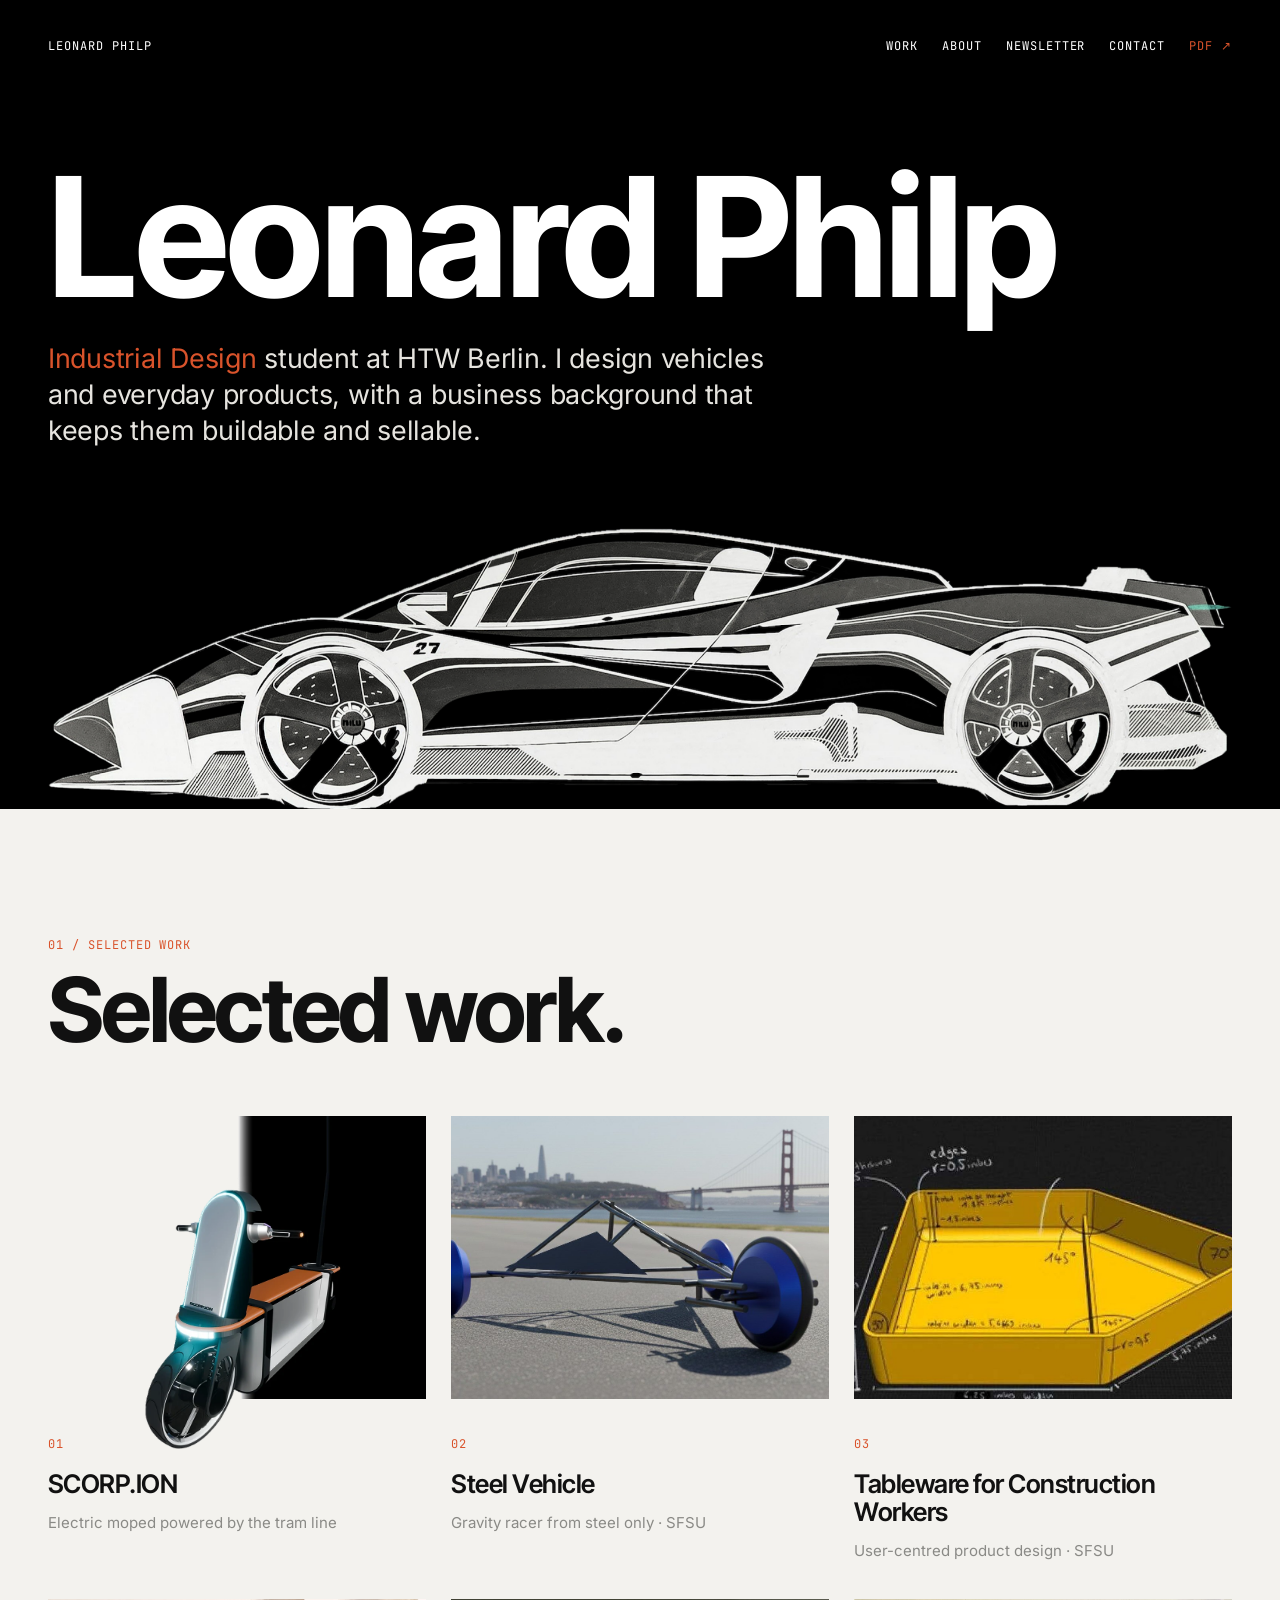
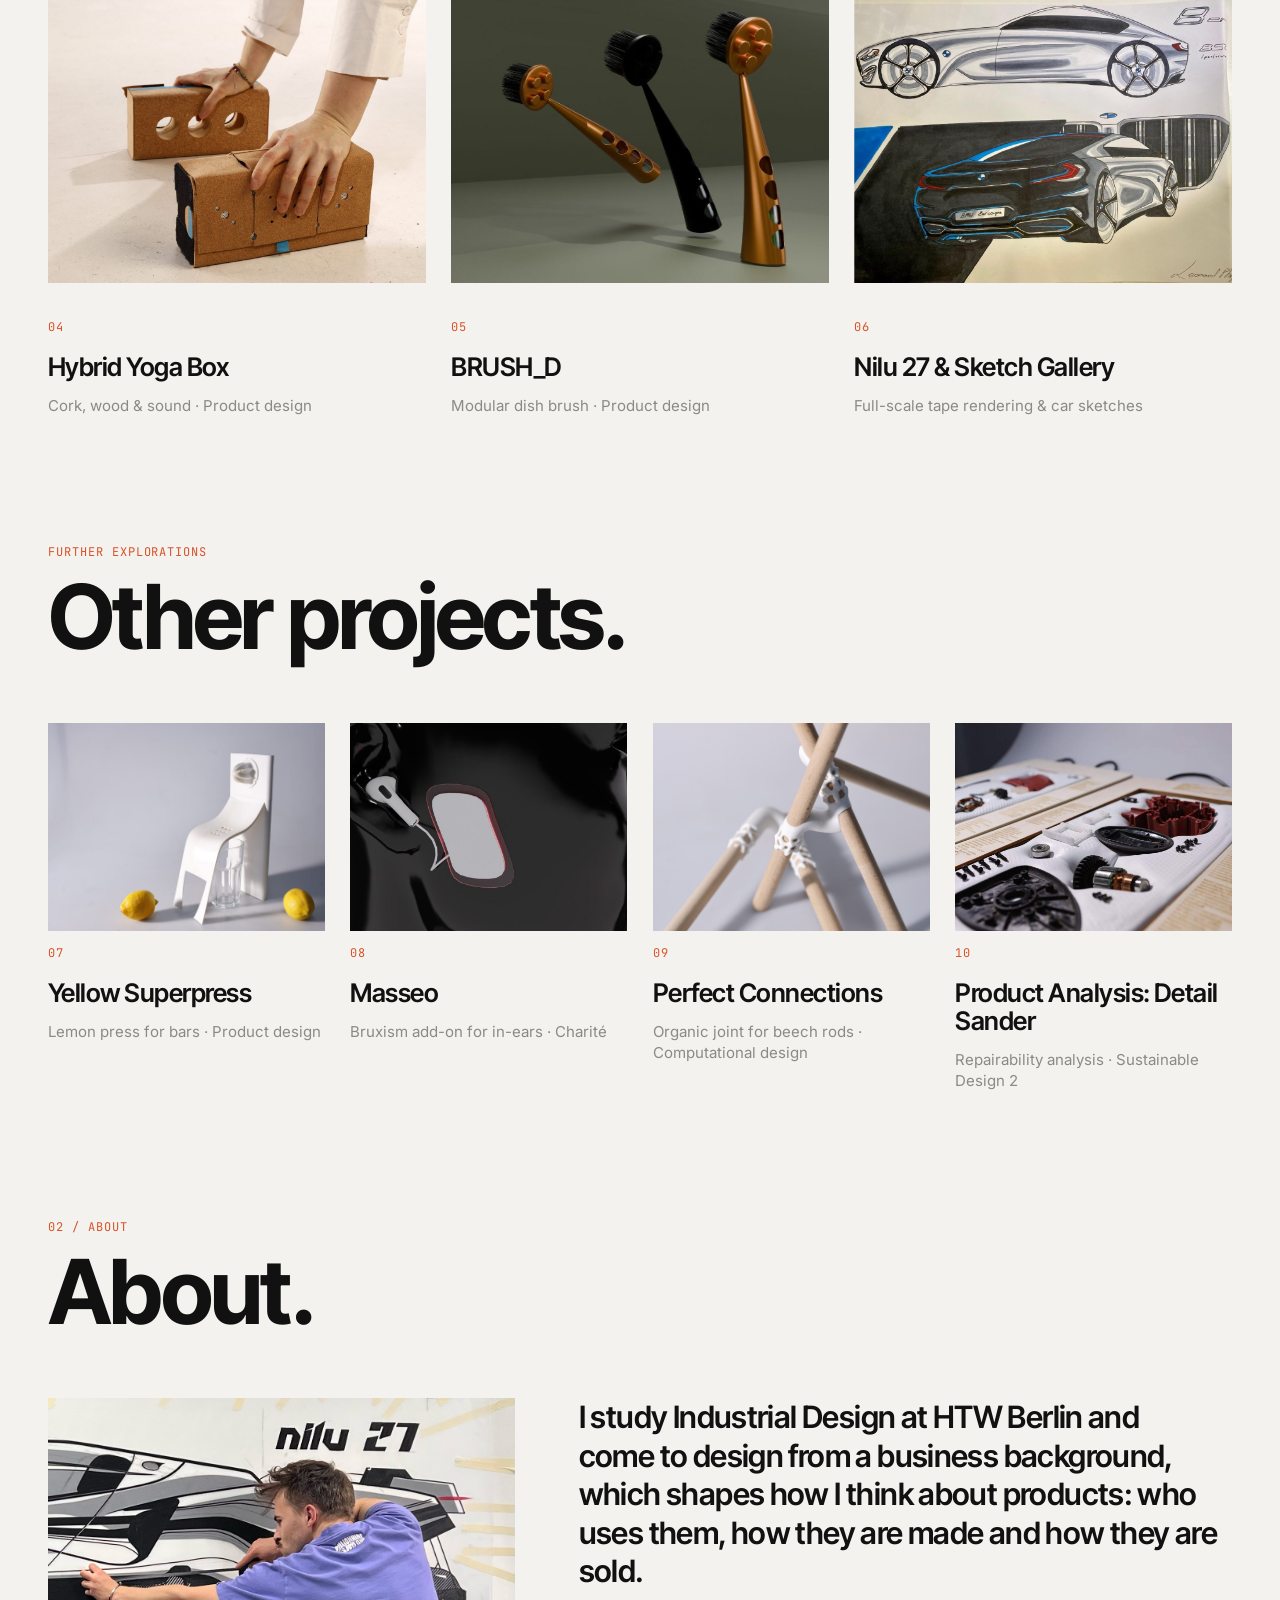
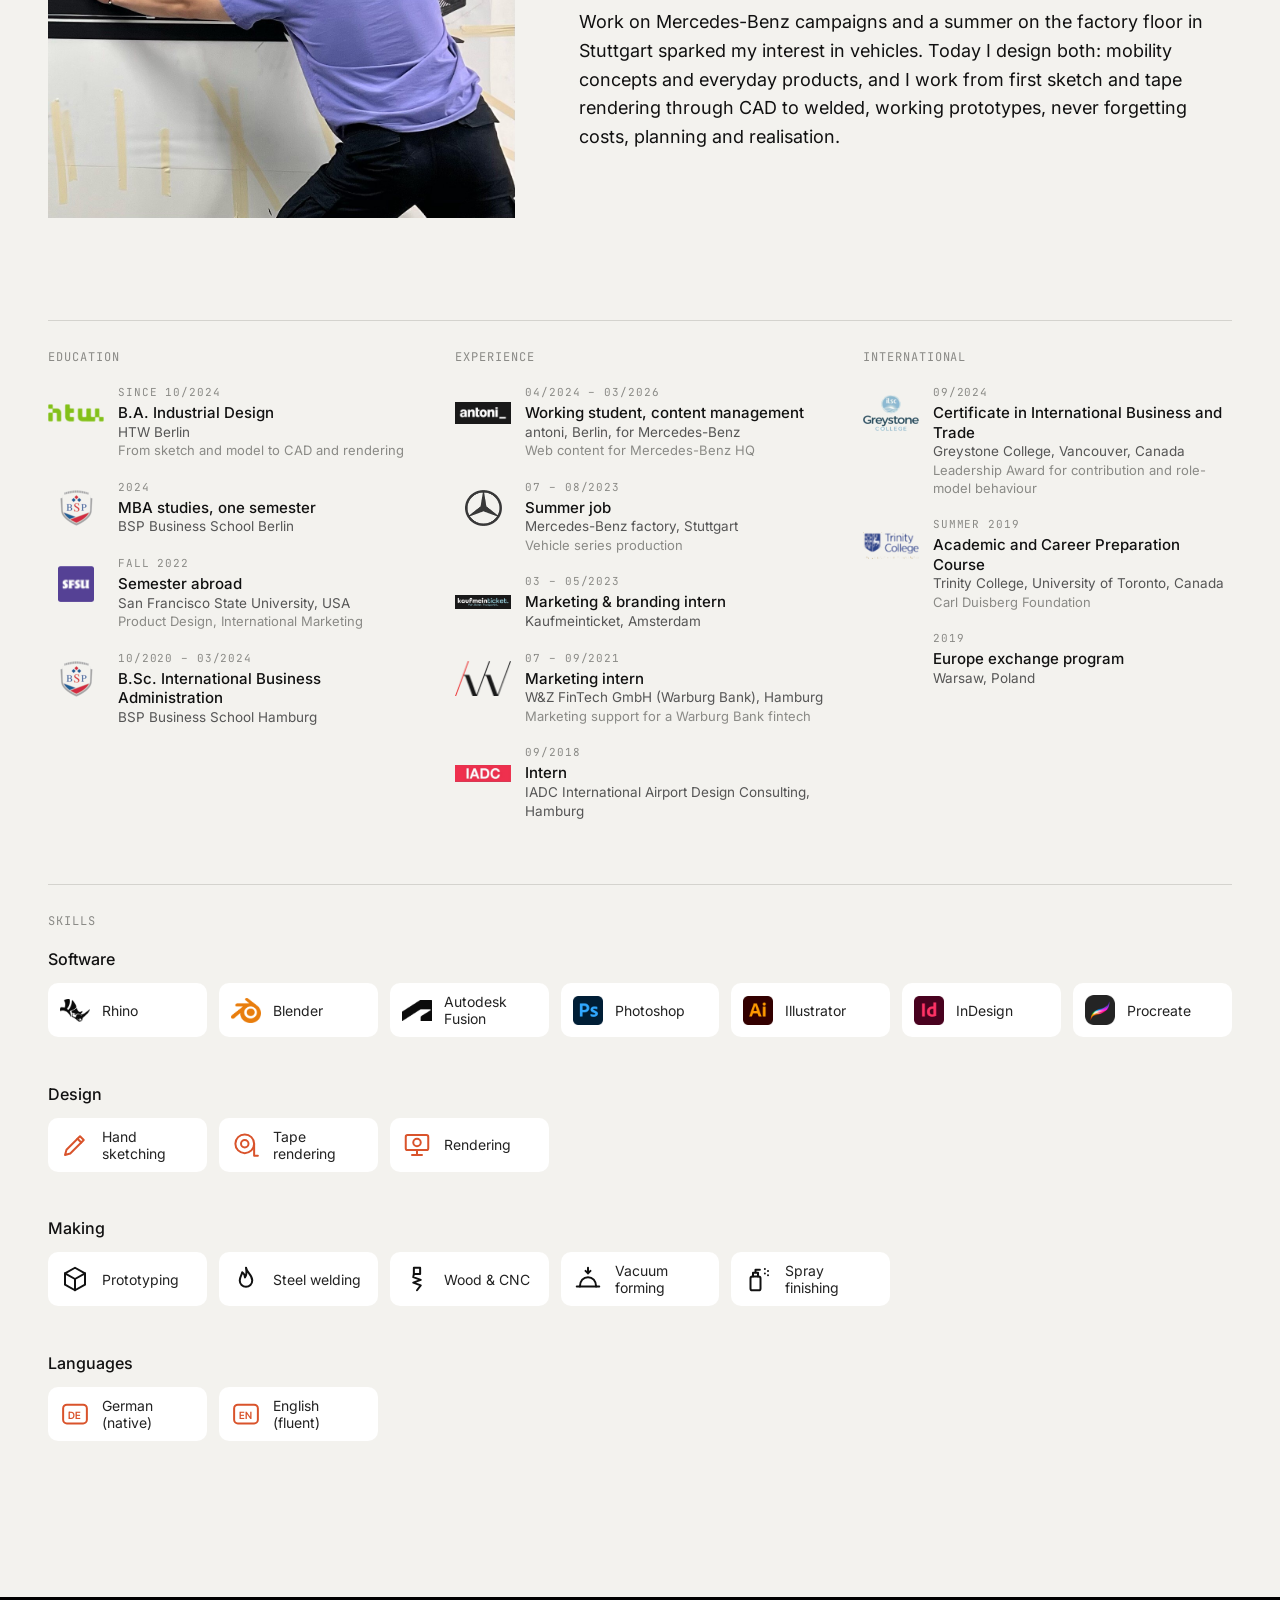
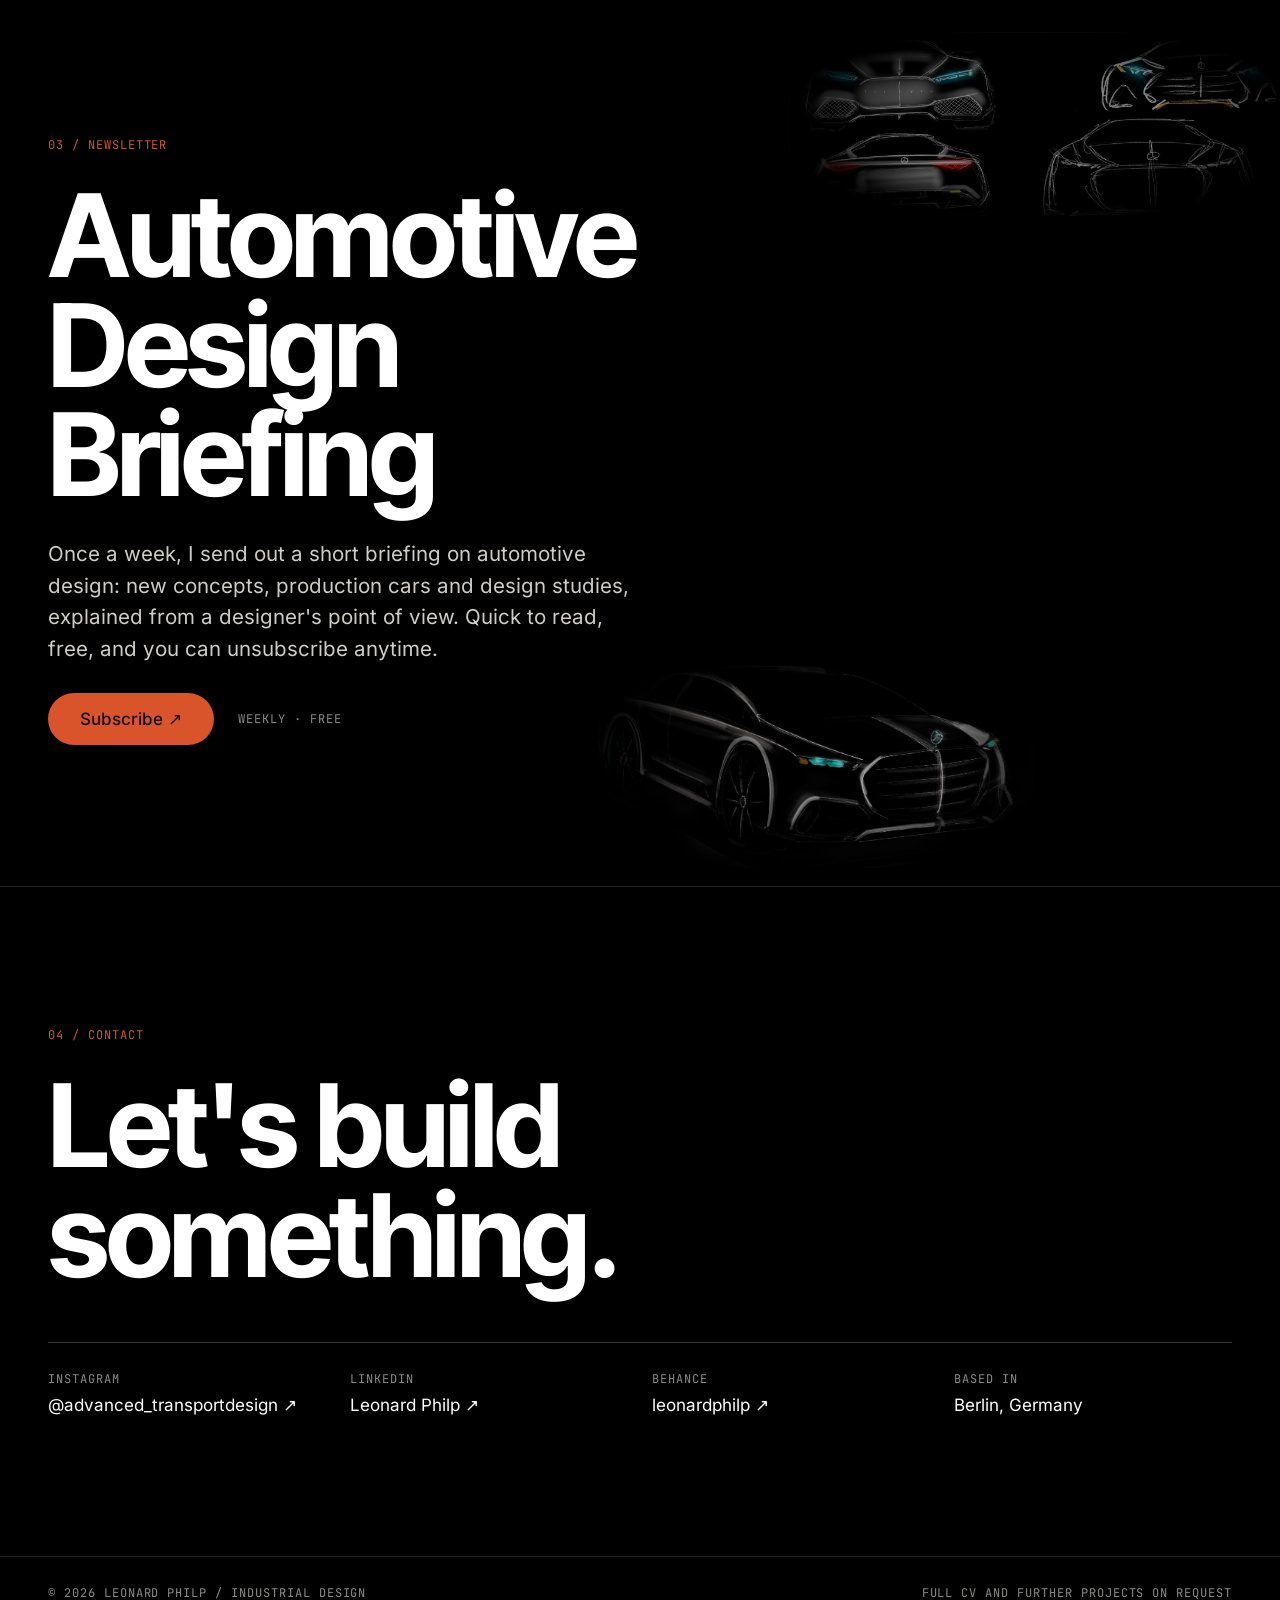
==== index.html @ 6e9d7b28 "Mobile: hero car drives out on scroll, steadier contact car; remove Google profile data Co-Authored-" ====
<!doctype html>
<html lang="en">
<head>
<meta charset="utf-8">
<meta name="viewport" content="width=device-width, initial-scale=1">
<title>Leonard Philp · Industrial Design Portfolio</title>
<meta name="description" content="Portfolio of Leonard Philp, industrial design student at HTW Berlin: transportation design, product design and automotive tape rendering.">
<!--seo-->
<link rel="canonical" href="https://leonardphilp.com/">
<link rel="icon" href="favicon.ico" sizes="any">
<link rel="icon" type="image/png" sizes="32x32" href="favicon-32.png">
<link rel="icon" type="image/png" sizes="192x192" href="favicon-192.png">
<link rel="apple-touch-icon" href="apple-touch-icon.png">
<meta name="theme-color" content="#111111">
<meta name="author" content="Leonard Philp">
<meta property="og:type" content="website">
<meta property="og:site_name" content="Leonard Philp · Industrial Design">
<meta property="og:title" content="Leonard Philp · Industrial Design Portfolio">
<meta property="og:description" content="Portfolio of Leonard Philp, industrial design student at HTW Berlin: transportation design, product design and automotive tape rendering.">
<meta property="og:url" content="https://leonardphilp.com/">
<meta property="og:image" content="https://leonardphilp.com/og-image.jpg">
<meta property="og:image:width" content="1200">
<meta property="og:image:height" content="630">
<meta property="og:locale" content="en_US">
<meta name="twitter:card" content="summary_large_image">
<meta name="twitter:title" content="Leonard Philp · Industrial Design Portfolio">
<meta name="twitter:description" content="Portfolio of Leonard Philp, industrial design student at HTW Berlin: transportation design, product design and automotive tape rendering.">
<meta name="twitter:image" content="https://leonardphilp.com/og-image.jpg">
<!--/seo-->
<link rel="stylesheet" href="style.css?v=29">
</head>
<body>
  <nav class="label">
    <a href="#">Leonard Philp</a>
    <ul><li><a href="#work">Work</a></li><li><a href="#about">About</a></li><li><a href="#newsletter">Newsletter</a></li><li><a href="#contact">Contact</a></li><li><a class="accent" href="https://www.dropbox.com/scl/fi/oy5ldpwajlcfquop3xn7q/Leonard_Philp_Portfolio_2027_oeffentlich_.pdf?rlkey=7t7h1z6zsly8arot8pfiimx9c&amp;st=v2hdynto&amp;dl=0" target="_blank" rel="noopener">PDF ↗</a></li></ul>
  </nav>

  <header class="hero">
    <h1>Leonard Philp</h1>
    <p class="sub"><span class="accent">Industrial Design</span> student at HTW Berlin. I design vehicles and everyday products, with a business background that keeps them buildable and sellable.</p>
    <img id="hero-car" src="bilder/hero-car.webp?v=4" alt="Full-scale automotive tape rendering of the sports car Nilu 27 by Leonard Philp" width="2033" height="486">
  </header>

  <main>
    <section class="work" id="work">
      <div class="section-head">
        <p class="label accent">01 / Selected work</p>
        <h2>Selected work.</h2>
      </div>
      <div class="grid">
        <a class="card" href="work/scorpion/">
          <div class="img-pop"><div class="img"><img src="bilder/projekte/01-scorpion-card-frame.webp?v=2" alt="Scorp.ion electric moped with cyan front light ring in front of a black panel" loading="lazy"></div><img class="pop" src="bilder/projekte/01-scorpion-card-front.webp?v=3" alt="" aria-hidden="true" loading="lazy"></div>
          <span class="label accent">01</span>
          <h3>SCORP.ION</h3>
          <p>Electric moped powered by the tram line</p>
        </a>
        <a class="card" href="work/steel-vehicle/">
          <div class="img"><img src="bilder/projekte/02-steel-vehicle-cover.jpg" alt="Steel gravity racer with blue wheels in front of the Golden Gate Bridge, San Francisco" loading="lazy"></div>
          <span class="label accent">02</span>
          <h3>Steel Vehicle</h3>
          <p>Gravity racer from steel only · SFSU</p>
        </a>
        <a class="card" href="work/tableware/">
          <div class="img"><img src="bilder/projekte/03-tableware-cover.jpg?v=3" alt="CAD model of the safety-yellow lunch tray with hand-drawn dimensions" loading="lazy"></div>
          <span class="label accent">03</span>
          <h3>Tableware for Construction Workers</h3>
          <p>User-centred product design · SFSU</p>
        </a>
        <a class="card" href="work/hybrid-yoga-box/">
          <div class="img"><img src="bilder/projekte/04-hybrid-yoga-box-cover.jpg?v=2" alt="Cork yoga block with integrated speaker being joined to its companion box" loading="lazy"></div>
          <span class="label accent">04</span>
          <h3>Hybrid Yoga Box</h3>
          <p>Cork, wood &amp; sound · Product design</p>
        </a>
        <a class="card" href="work/brush-d/">
          <div class="img"><img src="bilder/projekte/05-brush-d-cover.jpg?v=3" alt="BRUSH_D modular dish brush in copper standing in its drying stand next to a kitchen sink" loading="lazy"></div>
          <span class="label accent">05</span>
          <h3>BRUSH_D</h3>
          <p>Modular dish brush · Product design</p>
        </a>
        <a class="card" href="work/nilu-27/">
          <div class="img"><img src="bilder/projekte/06-nilu-27-cover.jpg" alt="Marker sketch of a BMW 8 Series coupé in side and rear three-quarter view" loading="lazy"></div>
          <span class="label accent">06</span>
          <h3>Nilu 27 &amp; Sketch Gallery</h3>
          <p>Full-scale tape rendering &amp; car sketches</p>
        </a>
      </div>
    </section>

    <section class="work" id="other">
      <div class="section-head">
        <p class="label accent">Further explorations</p>
        <h2>Other projects.</h2>
      </div>
      <div class="grid small">
        <a class="card" href="work/yellow-superpress/">
          <div class="img"><img src="bilder/projekte/07-yellow-superpress-cover.jpg" alt="White model of the Yellow Superpress lemon press with a glass and two lemons" loading="lazy"></div>
          <span class="label accent">07</span>
          <h3>Yellow Superpress</h3>
          <p>Lemon press for bars · Product design</p>
        </a>
        <a class="card" href="work/masseo/">
          <div class="img"><img src="bilder/projekte/08-masseo-cover.jpg" alt="Masseo cheek pad docked to a wireless in-ear on a black head model" loading="lazy"></div>
          <span class="label accent">08</span>
          <h3>Masseo</h3>
          <p>Bruxism add-on for in-ears · Charité</p>
        </a>
        <a class="card" href="work/perfect-connections/">
          <div class="img"><img src="bilder/projekte/09-perfect-connections-cover.jpg" alt="3D-printed organic lattice joint connecting beech wood rods" loading="lazy"></div>
          <span class="label accent">09</span>
          <h3>Perfect Connections</h3>
          <p>Organic joint for beech rods · Computational design</p>
        </a>
        <a class="card" href="work/detail-sander/">
          <div class="img"><img src="bilder/projekte/10-detail-sander-cover.jpg" alt="Disassembled detail sander parts in a vacuum-formed inlay on a presentation board" loading="lazy"></div>
          <span class="label accent">10</span>
          <h3>Product Analysis: Detail Sander</h3>
          <p>Repairability analysis · Sustainable Design 2</p>
        </a>
      </div>
    </section>

    <section class="about" id="about">
      <div class="section-head">
        <p class="label accent">02 / About</p>
        <h2>About.</h2>
      </div>
      <div class="about-intro">
        <img src="bilder/about/portrait.jpg" alt="Portrait of Leonard Philp" loading="lazy">
        <div>
          <p class="lead">I study Industrial Design at HTW Berlin and come to design from a business background, which shapes how I think about products: who uses them, how they are made and how they are sold.</p>
          <p>Work on Mercedes-Benz campaigns and a summer on the factory floor in Stuttgart sparked my interest in vehicles. Today I design both: mobility concepts and everyday products, and I work from first sketch and tape rendering through CAD to welded, working prototypes, never forgetting costs, planning and realisation.</p>
        </div>
      </div>
      <div class="cv-cols">
      <div class="cv-group"><h3 class="label">Education</h3><ul class="cv"><li><span class="when label">Since 10/2024</span><span class="logo"><img src="bilder/about/logo-htw.png?v=2" alt="HTW Berlin logo" loading="lazy"></span><div><strong>B.A. Industrial Design</strong><span>HTW Berlin</span><span class="note">From sketch and model to CAD and rendering</span></div></li><li><span class="when label">2024</span><span class="logo"><img src="bilder/about/logo-bsp.png?v=2" alt="BSP Business School Berlin logo" loading="lazy"></span><div><strong>MBA studies, one semester</strong><span>BSP Business School Berlin</span></div></li><li><span class="when label">Fall 2022</span><span class="logo"><img src="bilder/about/logo-sfsu.png?v=2" alt="San Francisco State University logo" loading="lazy"></span><div><strong>Semester abroad</strong><span>San Francisco State University, USA</span><span class="note">Product Design, International Marketing</span></div></li><li><span class="when label">10/2020 – 03/2024</span><span class="logo"><img src="bilder/about/logo-bsp.png?v=2" alt="BSP Business School Hamburg logo" loading="lazy"></span><div><strong>B.Sc. International Business Administration</strong><span>BSP Business School Hamburg</span></div></li></ul></div>
      <div class="cv-group"><h3 class="label">Experience</h3><ul class="cv"><li><span class="when label">04/2024 – 03/2026</span><span class="logo"><img src="bilder/about/logo-antoni.png?v=2" alt="antoni logo" loading="lazy"></span><div><strong>Working student, content management</strong><span>antoni, Berlin, for Mercedes-Benz</span><span class="note">Web content for Mercedes-Benz HQ</span></div></li><li><span class="when label">07 – 08/2023</span><span class="logo"><img src="bilder/about/logo-mercedes-benz.png?v=3" alt="Mercedes-Benz factory logo" loading="lazy"></span><div><strong>Summer job</strong><span>Mercedes-Benz factory, Stuttgart</span><span class="note">Vehicle series production</span></div></li><li><span class="when label">03 – 05/2023</span><span class="logo"><img src="bilder/about/logo-kaufmeinticket.png?v=2" alt="Kaufmeinticket logo" loading="lazy"></span><div><strong>Marketing &amp; branding intern</strong><span>Kaufmeinticket, Amsterdam</span></div></li><li><span class="when label">07 – 09/2021</span><span class="logo"><img src="bilder/about/logo-wz-warburg.png?v=2" alt="W&amp;Z FinTech GmbH (Warburg Bank) logo" loading="lazy"></span><div><strong>Marketing intern</strong><span>W&amp;Z FinTech GmbH (Warburg Bank), Hamburg</span><span class="note">Marketing support for a Warburg Bank fintech</span></div></li><li><span class="when label">09/2018</span><span class="logo"><img src="bilder/about/logo-iadc.png?v=2" alt="IADC International Airport Design Consulting logo" loading="lazy"></span><div><strong>Intern</strong><span>IADC International Airport Design Consulting, Hamburg</span></div></li></ul></div>
      <div class="cv-group"><h3 class="label">International</h3><ul class="cv"><li><span class="when label">09/2024</span><span class="logo"><img src="bilder/about/logo-greystone.png?v=2" alt="Greystone College logo" loading="lazy"></span><div><strong>Certificate in International Business and Trade</strong><span>Greystone College, Vancouver, Canada</span><span class="note">Leadership Award for contribution and role-model behaviour</span></div></li><li><span class="when label">Summer 2019</span><span class="logo"><img src="bilder/about/logo-trinity-college.png?v=2" alt="Trinity College logo" loading="lazy"></span><div><strong>Academic and Career Preparation Course</strong><span>Trinity College, University of Toronto, Canada</span><span class="note">Carl Duisberg Foundation</span></div></li><li><span class="when label">2019</span><span class="logo empty"></span><div><strong>Europe exchange program</strong><span>Warsaw, Poland</span></div></li></ul></div>
      </div>
      <div class="cv-group skills-group"><h3 class="label">Skills</h3>
        <div class="skills">
          <div class="sw-wrap"><strong>Software</strong><ul class="sw"><li><img src="bilder/software/rhinoceros.png?v=2" alt="" loading="lazy"><span>Rhino</span></li><li><img src="bilder/software/blender.png?v=2" alt="" loading="lazy"><span>Blender</span></li><li><img src="bilder/software/autodesk.png?v=2" alt="" loading="lazy"><span>Autodesk Fusion</span></li><li><img src="bilder/software/adobephotoshop.png?v=2" alt="" loading="lazy"><span>Photoshop</span></li><li><img src="bilder/software/adobeillustrator.png?v=2" alt="" loading="lazy"><span>Illustrator</span></li><li><img src="bilder/software/adobeindesign.png?v=2" alt="" loading="lazy"><span>InDesign</span></li><li><img src="bilder/software/procreate.png?v=2" alt="" loading="lazy"><span>Procreate</span></li></ul></div>
          <div class="sw-wrap"><strong>Design</strong><ul class="sw sw-icons"><li><svg viewBox="0 0 24 24" aria-hidden="true"><path d="M4 20l1.2-4.2L16 5l3 3L8.2 18.8z"/><path d="M14 7l3 3"/></svg><span>Hand sketching</span></li><li><svg viewBox="0 0 24 24" aria-hidden="true"><circle cx="11" cy="11" r="7.5"/><circle cx="11" cy="11" r="3"/><path d="M18.5 11v9.5h3"/></svg><span>Tape rendering</span></li><li><svg viewBox="0 0 24 24" aria-hidden="true"><rect x="3" y="4" width="18" height="12" rx="1.5"/><path d="M8 20h8M12 16v4"/><circle cx="12" cy="10" r="3"/></svg><span>Rendering</span></li></ul></div>
          <div class="sw-wrap"><strong>Making</strong><ul class="sw sw-icons ic-dark"><li><svg viewBox="0 0 24 24" aria-hidden="true"><path d="M12 3l8 4.5v9L12 21l-8-4.5v-9z"/><path d="M4 7.5l8 4.5 8-4.5M12 12v9"/></svg><span>Prototyping</span></li><li><svg viewBox="0 0 24 24" aria-hidden="true"><path d="M12 3c.6 3.8 5 5.4 5 10.2a5 5 0 0 1-10 0c0-2.8 1.6-4.2 2-6.6 1.4 1 2.2 2.6 2.2 4.2 1.2-1.6 1.4-4.6.8-7.8z"/></svg><span>Steel welding</span></li><li><svg viewBox="0 0 24 24" aria-hidden="true"><path d="M9.5 3h5v5h-5z"/><path d="M9.5 8L9 10.5l6 2.2-6 2.2 6 2.2-3 3.9"/></svg><span>Wood &amp; CNC</span></li><li><svg viewBox="0 0 24 24" aria-hidden="true"><path d="M3 18h18"/><path d="M5.5 18c0-4.6 2.9-7.5 6.5-7.5s6.5 2.9 6.5 7.5"/><path d="M12 3v4.5M10 5.5l2 2 2-2"/></svg><span>Vacuum forming</span></li><li><svg viewBox="0 0 24 24" aria-hidden="true"><rect x="6" y="10" width="8" height="11" rx="1.5"/><path d="M8 10V7h4v3M10 7V4.5h3.5"/><path d="M17.5 4h.01M20 5.5h.01M17.5 7.5h.01M20 9h.01"/></svg><span>Spray finishing</span></li></ul></div>
          <div class="sw-wrap"><strong>Languages</strong><ul class="sw sw-icons"><li><svg viewBox="0 0 24 24" aria-hidden="true"><rect x="2.5" y="4.5" width="19" height="15" rx="3"/><text x="12" y="15.6" text-anchor="middle">DE</text></svg><span>German (native)</span></li><li><svg viewBox="0 0 24 24" aria-hidden="true"><rect x="2.5" y="4.5" width="19" height="15" rx="3"/><text x="12" y="15.6" text-anchor="middle">EN</text></svg><span>English (fluent)</span></li></ul></div>
        </div>
      </div>
    </section>

    <section class="newsletter" id="newsletter">
      <div class="nl-stack" aria-hidden="false">
        <img class="nl-s nl-s3" src="bilder/newsletter-sketch-3.jpg?v=2" alt="Digital sketches of Mercedes-Benz front and rear views by Leonard Philp" loading="lazy">
        <img class="nl-s nl-s2" src="bilder/newsletter-sketch-2.jpg?v=3" alt="Digital front three-quarter sketch of a Mercedes-Benz sedan by Leonard Philp" loading="lazy">
        <img class="nl-s nl-s1" src="bilder/newsletter-sketch.jpg" alt="Digital sketch of a red Mercedes-Benz sedan by Leonard Philp" loading="lazy">
      </div>
      <div class="nl-copy">
        <p class="label accent">03 / Newsletter</p>
        <h2>Automotive<br>Design Briefing</h2>
        <p class="nl-text">Once a week, I send out a short briefing on automotive design: new concepts, production cars and design studies, explained from a designer's point of view. Quick to read, free, and you can unsubscribe anytime.</p>
        <div class="nl-cta">
          <a class="btn" href="https://0be33b2b.sibforms.com/serve/[base64]" target="_blank" rel="noopener">Subscribe ↗</a>
          <span class="label nl-meta">Weekly · Free</span>
        </div>
      </div>
    </section>

    <section class="contact" id="contact">
      
      <p class="label accent">04 / Contact</p>
      <h2>Let's build<br>something.</h2>
      <div class="road">
        <img class="contact-car" src="bilder/car-contact.webp?v=3" alt="Nilu 27 sports car, full-scale tape rendering by Leonard Philp" aria-hidden="true" width="1000" height="239">
      <ul class="links">
        <li><a href="https://instagram.com/advanced_transportdesign" target="_blank" rel="noopener"><span class="label">Instagram</span>@advanced_transportdesign ↗</a></li>
        <li><a href="https://www.linkedin.com/in/leonard-philp" target="_blank" rel="noopener"><span class="label">LinkedIn</span>Leonard Philp ↗</a></li>
        <li><a href="https://www.behance.net/leonardphilp" target="_blank" rel="noopener"><span class="label">Behance</span>leonardphilp ↗</a></li>
        <li><span class="label">Based in</span>Berlin, Germany</li>
      </ul>
      </div>
    </section>
  </main>
  <footer class="site-footer label">
    <span>© 2026 Leonard Philp / Industrial Design</span>
    <span>Full CV and further projects on request</span>
  </footer>
<script>
(function () {
  var reduce = window.matchMedia('(prefers-reduced-motion: reduce)').matches;
  // Hero: Auto fährt beim Runterscrollen nach links raus (Desktop und Handy)
  var car = document.getElementById('hero-car'), hero = document.querySelector('.hero');
  var ticking = false;
  function update() {
    ticking = false;
    if (reduce) { car.style.transform = ''; return; }
    var p = Math.min(Math.max(window.scrollY / hero.offsetHeight, 0), 1);
    var dist = window.innerWidth > 720 ? 2000 : window.innerWidth * 1.3;
    car.style.transform = 'translate3d(' + (-p * dist) + 'px,0,0)';
  }
  window.addEventListener('scroll', function () { if (!ticking) { ticking = true; requestAnimationFrame(update); } }, { passive: true });
  window.addEventListener('resize', update);
  update();
  // Kontakt: kleines Auto fährt von rechts rein, beim Hochscrollen wieder raus
  var contact = document.getElementById('contact');
  if (reduce || !('IntersectionObserver' in window)) { contact.classList.add('in'); return; }
  // rein ab 20 % sichtbar, raus erst wenn ganz weg (verhindert Flackern am Handy)
  new IntersectionObserver(function (entries) {
    entries.forEach(function (e) {
      if (e.intersectionRatio >= 0.2) contact.classList.add('in');
      else if (!e.isIntersecting) contact.classList.remove('in');
    });
  }, { threshold: [0, 0.2] }).observe(contact);
})();
</script>
</body>
</html>
---- style.css ----
@font-face { font-family:"Inter"; font-style:normal; font-weight:400 500; font-display:swap; src:url("fonts/inter.woff2") format("woff2"); }
@font-face { font-family:"Inter Tight"; font-style:normal; font-weight:600 700; font-display:swap; src:url("fonts/inter-tight.woff2") format("woff2"); }
@font-face { font-family:"JetBrains Mono"; font-style:normal; font-weight:400; font-display:swap; src:url("fonts/jetbrains-mono.woff2") format("woff2"); }
:root { --dark:#111111; --light:#F3F2EE; --grey:#8A8A86; --accent:#D9532B; --pad:clamp(16px,4vw,48px); }
* { box-sizing:border-box; margin:0; padding:0; }
html { scroll-behavior:smooth; }
body { background:#000; color:#fff; font-family:Inter, system-ui, sans-serif; }
a { color:inherit; text-decoration:none; }
.label { font-family:"JetBrains Mono", monospace; font-size:12px; letter-spacing:.08em; text-transform:uppercase; }
.accent { color:var(--accent); }

/* Navigation */
nav { position:sticky; top:0; z-index:10; display:flex; justify-content:space-between; align-items:center;
      padding:20px var(--pad); background:rgba(0,0,0,.85); backdrop-filter:blur(8px); }
nav ul { display:flex; gap:24px; list-style:none; }
nav a:hover { color:var(--accent); }

/* Hero */
.hero { min-height:calc(100vh - 60px); display:flex; flex-direction:column; justify-content:center; gap:28px; padding:0 var(--pad) 48px; }
h1 { font-family:"Inter Tight", sans-serif; font-weight:700; letter-spacing:-.015em; line-height:.9; font-size:clamp(56px,13vw,200px); }
.sub { max-width:760px; color:#e6e4df; font-size:clamp(19px,2.1vw,28px); line-height:1.35; letter-spacing:-.01em; }
.hero img { margin-top:clamp(24px,4vw,56px) !important; }
.hero { padding-top:clamp(40px,6vw,96px); }
.hero img { width:100%; height:auto; display:block; margin-top:24px; }

/* Work */
.work { background:var(--light); color:var(--dark); padding:clamp(64px,10vw,140px) var(--pad); }
.work + .work { padding-top:0; }
.section-head { display:flex; flex-direction:column; gap:14px; margin-bottom:clamp(32px,5vw,64px); }
h2 { font-family:"Inter Tight", sans-serif; font-weight:700; letter-spacing:-.03em; line-height:.95; font-size:clamp(40px,7vw,96px); }
.grid { display:grid; grid-template-columns:repeat(auto-fill, minmax(min(100%, 360px), 1fr)); gap:clamp(24px,3vw,40px) clamp(16px,2vw,28px); }
.grid.small { grid-template-columns:repeat(auto-fill, minmax(min(100%, 260px), 1fr)); }
.card { display:flex; flex-direction:column; gap:14px; }
.card .img { aspect-ratio:4/3; overflow:hidden; background:#e4e3df; }
.card img { width:100%; height:100%; object-fit:cover; display:block; transition:transform .6s ease; }
.card:hover img { transform:scale(1.04); }
.card h3 { font-family:"Inter Tight", sans-serif; font-weight:600; font-size:clamp(20px,2vw,26px); letter-spacing:-.02em; line-height:1.1; margin-top:4px; }
.card p { color:var(--grey); font-size:15px; line-height:1.4; }

/* Project page */
.p-hero { padding:clamp(48px,8vw,120px) var(--pad) clamp(32px,5vw,64px); display:flex; flex-direction:column; gap:24px; }
.p-hero h1 { font-size:clamp(56px,11vw,170px); }
.tagline { max-width:820px; font-size:clamp(18px,2vw,26px); line-height:1.4; color:#d8d7d3; }
.full { width:100%; height:auto; display:block; }
.p-body { background:var(--light); color:var(--dark); padding:clamp(56px,8vw,120px) var(--pad); }
.meta { display:grid; grid-template-columns:repeat(auto-fit, minmax(min(100%, 200px), 1fr)); gap:24px; border-top:1px solid #d4d3ce; padding-top:24px; margin-bottom:clamp(48px,7vw,96px); }
.meta dt { font-family:"JetBrains Mono", monospace; font-size:11px; letter-spacing:.08em; text-transform:uppercase; color:var(--grey); margin-bottom:6px; }
.meta dd { font-size:16px; line-height:1.4; }
.text { display:grid; grid-template-columns:minmax(0,1fr) minmax(0,2fr); gap:24px clamp(24px,4vw,64px); margin-bottom:clamp(32px,4vw,48px); }
.text h2 { font-size:clamp(28px,3.4vw,44px); }
.text p { font-size:clamp(16px,1.4vw,19px); line-height:1.6; max-width:720px; }
.text p + p { margin-top:1em; }
.block { margin-bottom:clamp(64px,9vw,128px); }
.gallery { display:grid; grid-template-columns:repeat(auto-fit, minmax(min(100%, 320px), 1fr)); gap:clamp(16px,2vw,24px); }
.gallery.one { grid-template-columns:1fr; }
figure img { width:100%; height:auto; display:block; background:#e4e3df; }
figcaption { margin-top:10px; font-size:14px; color:var(--grey); line-height:1.4; }
.dark-block { background:#000; color:#fff; padding:clamp(56px,8vw,120px) var(--pad); }
.dark-block figcaption { color:var(--grey); }
.next { display:flex; justify-content:space-between; align-items:end; gap:24px; padding:clamp(48px,7vw,96px) var(--pad); background:#000; border-top:1px solid #222; }
.next a:hover h2 { color:var(--accent); }
@media (max-width:720px) { .text { grid-template-columns:1fr; } nav ul { gap:16px; } }
.gallery.two { grid-template-columns:repeat(2, minmax(0,1fr)); }
@media (max-width:720px) { .gallery.two { grid-template-columns:1fr; } }

/* About */
.about { background:var(--light); color:var(--dark); padding:0 var(--pad) clamp(64px,10vw,140px); }
.about-intro { display:grid; grid-template-columns:minmax(0,1fr) minmax(0,1.4fr); gap:clamp(24px,5vw,72px); align-items:start; margin-bottom:clamp(56px,8vw,112px); }
.about-intro img { width:100%; height:auto; display:block; }
.about-intro p { font-size:clamp(16px,1.4vw,19px); line-height:1.6; max-width:640px; }
.about-intro p + p { margin-top:1em; }
.about-intro .lead { font-family:"Inter Tight", sans-serif; font-weight:600; font-size:clamp(22px,2.4vw,32px); line-height:1.25; letter-spacing:-.02em; }
.cv-group { display:grid; grid-template-columns:minmax(0,1fr) minmax(0,3fr); gap:16px clamp(24px,4vw,64px); border-top:1px solid #d4d3ce; padding:28px 0; }
.cv-group h3 { color:var(--grey); font-weight:400; }
.cv { list-style:none; display:flex; flex-direction:column; gap:22px; }
.cv li { display:grid; grid-template-columns:150px 96px minmax(0,1fr); gap:20px; align-items:center; }
.cv .when { color:var(--grey); }
.cv .logo { width:96px; height:60px; background:#fff; display:flex; align-items:center; justify-content:center; padding:8px; }
.cv .logo.empty { background:transparent; }
.cv .logo img { max-width:100%; max-height:100%; object-fit:contain; }
.cv strong { display:block; font-weight:500; font-size:17px; }
.cv span:not(.label):not(.logo) { display:block; font-size:15px; color:#555; line-height:1.4; }
.cv .note { color:var(--grey) !important; font-size:14px !important; }
.skills { display:grid; grid-template-columns:repeat(auto-fit, minmax(min(100%, 220px), 1fr)); gap:24px; }
.skills strong { font-weight:500; }
.skills p { color:#555; font-size:15px; line-height:1.5; margin-top:6px; }

/* Newsletter + Contact */
.newsletter, .contact { padding:clamp(72px,11vw,160px) var(--pad); display:flex; flex-direction:column; gap:28px; }
.newsletter { background:var(--dark); border-bottom:1px solid #222; }
.newsletter h2, .contact h2 { font-size:clamp(48px,9vw,140px); }
.nl-text { max-width:620px; font-size:clamp(17px,1.6vw,21px); line-height:1.55; color:#cfcdc8; }
.btn { align-self:flex-start; background:var(--accent); color:#111; font-weight:500; font-size:17px; padding:16px 32px; border-radius:999px; transition:transform .2s ease, background .2s ease; }
.btn:hover { transform:scale(1.05); background:#e8653c; }
.links { list-style:none; display:grid; grid-template-columns:repeat(auto-fit, minmax(min(100%, 240px), 1fr)); gap:24px; margin-top:24px; border-top:1px solid #333; padding-top:28px; }
.links li { font-size:17px; }
.links .label { display:block; color:var(--grey); margin-bottom:8px; }
.links a:hover { color:var(--accent); }
.site-footer { display:flex; flex-wrap:wrap; justify-content:space-between; gap:12px; padding:28px var(--pad); color:var(--grey); border-top:1px solid #222; }
@media (max-width:720px) {
  .about-intro, .cv-group { grid-template-columns:1fr; }
  .cv li { grid-template-columns:72px minmax(0,1fr); }
  .cv .when { grid-column:1 / -1; }
  .cv .logo { width:72px; height:48px; }
  nav { flex-direction:column; align-items:flex-start; gap:10px; }
  nav ul { flex-wrap:wrap; gap:6px 16px; }
}

/* Auto-Animationen */
.hero { overflow:hidden; }
#hero-car { will-change:transform; }
.contact { position:relative; overflow:hidden; }
.contact-car { position:absolute; right:var(--pad); top:clamp(120px,14vw,220px); width:min(500px,40vw); height:auto;
  transform:translateX(calc(100% + 60vw)); transition:transform 1.6s cubic-bezier(.2,.7,.2,1); pointer-events:none; }
.contact.in .contact-car { transform:translateX(0); }
@media (max-width:720px) { .contact-car { width:160px; top:auto; bottom:100px; right:16px; } }
@media (prefers-reduced-motion: reduce) { .contact-car { transition:none; } }

/* Hero: Auto fährt auf der Kante zum hellen Bereich */
nav { padding-top:clamp(24px,3vw,40px); padding-bottom:clamp(20px,2.4vw,32px); }
.hero { min-height:calc(100vh - 100px); padding-bottom:0; }
#hero-car { margin-top:auto !important; padding-top:clamp(24px,4vw,56px); margin-bottom:-2px; }
@media (max-width:720px) { .hero { min-height:auto; } }

/* Feinschliff 2026-11-24: weniger Abstand im Hero, Kontakt-Auto auf dem Trennstrich */
.hero { min-height:auto; }
.road { position:relative; margin-top:24px; }
.road .links { margin-top:0; }
.contact-car { top:auto !important; bottom:calc(100% - 2px) !important; right:0 !important; }
@media (max-width:720px) { .contact-car { width:130px !important; } }

/* Newsletter mit Skizze */
.newsletter { position:relative; overflow:hidden; display:grid; grid-template-columns:minmax(0,1.1fr) minmax(0,1fr); align-items:center; min-height:min(90vh,820px); }
.nl-copy { position:relative; z-index:1; display:flex; flex-direction:column; gap:28px; }
.nl-img { position:absolute; right:0; top:50%; transform:translateY(-50%); width:62%; height:auto; mix-blend-mode:lighten;
  -webkit-mask-image:linear-gradient(to right, transparent 0%, #000 45%), linear-gradient(to bottom, transparent 0%, #000 18%, #000 82%, transparent 100%);
  -webkit-mask-composite:source-in; mask-image:linear-gradient(to right, transparent 0%, #000 45%), linear-gradient(to bottom, transparent 0%, #000 18%, #000 82%, transparent 100%); mask-composite:intersect; }
.nl-cta { display:flex; flex-wrap:wrap; align-items:center; gap:16px 24px; }
.nl-cta .btn { align-self:auto; }
.nl-meta { color:var(--grey); }
@media (max-width:900px) {
  .newsletter { grid-template-columns:1fr; min-height:0; padding-top:0; }
  .nl-img { position:relative; top:auto; transform:none; width:calc(100% + 2*var(--pad)); max-width:none; margin:0 calc(-1*var(--pad)) -40px;
    -webkit-mask-image:linear-gradient(to bottom, #000 55%, transparent 100%); mask-image:linear-gradient(to bottom, #000 55%, transparent 100%); }
}

/* Feinschliff 2: Lebenslauf kompakt, freigestellte Logos, Software-Logos, Newsletter-Stapel */
.cv-cols { display:grid; grid-template-columns:repeat(3, minmax(0,1fr)); gap:clamp(24px,3vw,48px); border-top:1px solid #d4d3ce; padding-top:28px; }
.cv-cols .cv-group { display:block; border-top:0; padding:0; }
.cv-cols .cv-group h3 { margin-bottom:20px; }
.cv-cols .cv { gap:20px; }
.cv-cols .cv li { grid-template-columns:56px minmax(0,1fr); gap:4px 14px; align-items:start; }
.cv-cols .cv .when { grid-column:2; grid-row:1; font-size:11px; }
.cv-cols .cv .logo { grid-column:1; grid-row:1 / span 2; width:56px; height:36px; padding:0; background:transparent; justify-content:flex-start; }
.cv-cols .cv li > div { grid-column:2; }
.cv-cols .cv strong { font-size:15px; line-height:1.3; }
.cv-cols .cv span:not(.label):not(.logo) { font-size:13.5px; }
.cv-cols .cv .note { font-size:13px !important; }
.sw { list-style:none; display:flex; flex-wrap:wrap; gap:14px 18px; margin-top:12px; }
.sw li { display:flex; align-items:center; gap:8px; font-size:14px; color:#555; }
.sw img { width:28px; height:28px; object-fit:contain; }
.skills { grid-template-columns:minmax(0,2fr) repeat(3, minmax(0,1fr)); }
.nl-img { display:none; }
.nl-stack { position:absolute; right:0; top:0; bottom:0; width:64%; pointer-events:none;
  -webkit-mask-image:linear-gradient(to right, transparent 0%, #000 40%); mask-image:linear-gradient(to right, transparent 0%, #000 40%); }
.nl-s { position:absolute; height:auto; mix-blend-mode:lighten;
  -webkit-mask-image:radial-gradient(ellipse at center, #000 45%, transparent 75%); mask-image:radial-gradient(ellipse at center, #000 45%, transparent 75%); }
.nl-s3 { width:62%; right:-2%; top:4%; opacity:.6; }
.nl-s2 { width:66%; right:24%; bottom:4%; opacity:.75; }
.nl-s1 { width:78%; right:4%; top:50%; transform:translateY(-45%); }
.contact-car { width:min(600px,48vw); }
@media (max-width:1000px) { .cv-cols { grid-template-columns:1fr 1fr; } .skills { grid-template-columns:1fr 1fr; } }
@media (max-width:900px) {
  .nl-stack { position:relative; width:calc(100% + 2*var(--pad)); margin:0 calc(-1*var(--pad)) -30px; height:72vw;
    -webkit-mask-image:linear-gradient(to bottom, #000 60%, transparent 100%); mask-image:linear-gradient(to bottom, #000 60%, transparent 100%); }
}
@media (max-width:720px) { .cv-cols, .skills { grid-template-columns:1fr; } .contact-car { width:156px !important; } }
.newsletter { background:#000; }

/* Feinschliff 3 */
.cv-cols { padding-bottom:clamp(40px,5vw,64px); }
.cv-cols .cv li { grid-template-columns:56px minmax(0,1fr); grid-template-rows:auto auto; }
.cv-cols .cv .when { grid-column:2; grid-row:1; }
.cv-cols .cv .logo { grid-column:1; grid-row:2; align-self:start; height:36px; margin-top:-8px; }
.cv-cols .cv li > div { grid-column:2; grid-row:2; }
.skills-group { display:block; padding-top:28px; }
.skills-group h3 { margin-bottom:20px; }
.skills { grid-template-columns:repeat(3, minmax(0,1fr)); gap:clamp(24px,3vw,48px); }
.skills .sw-wrap { grid-column:1 / -1; }
.sw { display:grid; grid-template-columns:repeat(auto-fill, minmax(150px, 1fr)); gap:12px; margin-top:14px; }
.sw li { gap:12px; padding:10px 12px; background:#fff; border-radius:10px; font-size:14px; color:#222; }
.sw img { width:30px; height:30px; flex:none; }
@media (max-width:720px) { .skills { grid-template-columns:1fr; } .sw { grid-template-columns:1fr 1fr; } }
.cv-cols .cv .logo { justify-content:center; }
.cv-cols .cv .logo img { max-width:56px; max-height:36px; width:auto; height:auto; min-width:0; }

/* Feinschliff 4 */
.grid { grid-template-columns:repeat(3, minmax(0,1fr)); }
.grid.small { grid-template-columns:repeat(4, minmax(0,1fr)); }
@media (max-width:1000px) { .grid, .grid.small { grid-template-columns:repeat(2, minmax(0,1fr)); } }
@media (max-width:640px) { .grid, .grid.small { grid-template-columns:1fr; } }
.skills > div:not(.sw-wrap) { padding-left:70px; }
@media (max-width:720px) { .skills > div:not(.sw-wrap) { padding-left:0; } }
.nl-s2 { width:54%; right:30%; bottom:2%; }
.next { display:block; }
.next-link { display:grid; grid-template-columns:minmax(0,1.5fr) minmax(0,1fr); gap:clamp(24px,4vw,64px); align-items:end; }
.next-img { aspect-ratio:16/9; overflow:hidden; background:#111; }
.next-img img { width:100%; height:100%; object-fit:cover; display:block; transition:transform .7s ease; }
.next-link:hover .next-img img { transform:scale(1.03); }
.next-meta .label { display:block; margin-bottom:10px; }
.next-meta h2 { transition:color .2s; }
.next-meta .go { display:inline-block; margin-top:18px; color:var(--grey); }
.next-link:hover .next-meta h2 { color:var(--accent); }
@media (max-width:720px) { .next-link { grid-template-columns:1fr; } }

/* Feinschliff 5: sketch grid + lightbox */
.gallery.sketches { display:flex; flex-direction:column; gap:clamp(12px,1.6vw,20px); }
.sk-row { display:flex; gap:clamp(12px,1.6vw,20px); align-items:flex-start; }
.sk-row figure { margin:0; min-width:0; overflow:hidden; background:#e4e3df; }
.sk-row img { width:100%; height:auto; display:block; transition:transform .5s ease; }
.sk-row figure:hover img { transform:scale(1.03); }
.gallery.sketches figcaption { display:none; }
@media (max-width:720px) { .sk-row { flex-wrap:wrap; } .sk-row figure { flex:1 1 40% !important; } }
.p-body figure img, .dark-block figure img { cursor:zoom-in; }
.lb { position:fixed; inset:0; z-index:1000; background:rgba(0,0,0,.94); display:none; align-items:center; justify-content:center; flex-direction:column; padding:56px 72px 24px; }
.lb.open { display:flex; }
.lb img { max-width:100%; max-height:calc(100vh - 120px); object-fit:contain; display:block; background:transparent; cursor:default; }
.lb-cap { color:#bbb; font-size:14px; margin-top:14px; text-align:center; min-height:1.2em; }
.lb-count { position:absolute; top:22px; left:24px; color:#888; font-family:'JetBrains Mono',monospace; font-size:12px; letter-spacing:.1em; }
.lb button { position:absolute; background:none; border:0; color:#fff; cursor:pointer; font-size:28px; line-height:1; padding:14px; opacity:.75; transition:opacity .2s; font-family:inherit; }
.lb button:hover { opacity:1; color:var(--accent); }
.lb-close { top:8px; right:12px; }
.lb-prev { left:8px; top:50%; transform:translateY(-50%); font-size:40px !important; }
.lb-next { right:8px; top:50%; transform:translateY(-50%); font-size:40px !important; }
@media (max-width:720px) { .lb { padding:56px 12px 24px; } .lb-prev, .lb-next { top:auto; bottom:12px; transform:none; } }
.skills > div:not(.sw-wrap) { padding-left:0; }
.skills .sw-wrap + .sw-wrap { margin-top:8px; }
.sw-icons svg { width:30px; height:30px; flex:none; fill:none; stroke:var(--accent); stroke-width:1.6; stroke-linecap:round; stroke-linejoin:round; }
.sw-icons svg text { fill:var(--accent); stroke:none; font:600 8px 'Inter Tight', sans-serif; letter-spacing:.04em; }
/* Scorpion card: front wheel breaks out of the frame */
.img-pop { position:relative; }
.img-pop .img { background:transparent; }
.img-pop img { width:100%; height:auto; object-fit:initial; }
.img-pop .img img { height:auto; }
.img-pop .pop { position:absolute; left:0; top:0; z-index:2; pointer-events:none; transition:transform .6s ease; }
.card:hover .img-pop img { transform:none; }
.img-pop { padding-bottom:6%; }
.grid:not(.small) .card > .img { margin-bottom:6%; }
.sw-icons.ic-dark svg { stroke:#111; }
/* Scorpion films */
figure.vid { margin:0; }
figure.vid video { width:100%; height:auto; display:block; aspect-ratio:16/9; object-fit:cover; background:#111; }
figure.vid.vid-main { margin-bottom:clamp(16px,2vw,24px); }
.gallery.vids { grid-template-columns:repeat(3, minmax(0,1fr)); margin-bottom:clamp(16px,2vw,24px); }
.gallery.vids.small { grid-template-columns:repeat(4, minmax(0,1fr)); }
.gallery.vids.small figure.vid video { aspect-ratio:4/3; }
@media (max-width:720px) { .gallery.vids, .gallery.vids.small { grid-template-columns:1fr 1fr; max-width:none; } }
.gallery.vids.two-v { grid-template-columns:repeat(2, minmax(0,1fr)); }
figure.vid.tile { position:relative; }
figure.vid.tile video { cursor:pointer; }
.vplay { position:absolute; left:50%; top:calc(50% - 14px); transform:translate(-50%,-50%); width:60px; height:60px; border-radius:50%; border:0; background:rgba(17,17,17,.72); color:#fff; display:flex; align-items:center; justify-content:center; cursor:pointer; transition:background .2s, opacity .2s, transform .2s; }
.vplay svg { width:24px; height:24px; fill:currentColor; margin-left:3px; }
.vplay:hover { background:var(--accent); transform:translate(-50%,-50%) scale(1.06); }
figure.vid.tile.playing .vplay { opacity:0; pointer-events:none; }
.gallery.vids.small .vplay { width:48px; height:48px; }
.t-head { display:flex; flex-direction:column; align-items:flex-start; gap:20px; }
.uni-logo { height:44px; width:auto; display:block; }
.uni-logo.sfsu { height:64px; }
.gallery.sketches figcaption { display:none; }
.vlb video { width:min(100%, calc((100vh - 140px) * 16 / 9)); max-height:calc(100vh - 140px); background:#000; display:block; }
.meta-uni { display:flex; align-items:center; gap:14px; justify-self:end; align-self:center; }
.meta-uni img { height:34px; width:auto; display:block; }
.meta-uni.sfsu img { height:52px; }
.meta-uni span { font-size:12.5px; line-height:1.3; color:#444; }
@media (max-width:720px) { .meta-uni { justify-self:start; } }
.meta-uni span { white-space:nowrap; }
.meta-uni.sfsu img { height:46px; }
.contact { overflow-x:clip; } .hero { overflow-x:clip; }
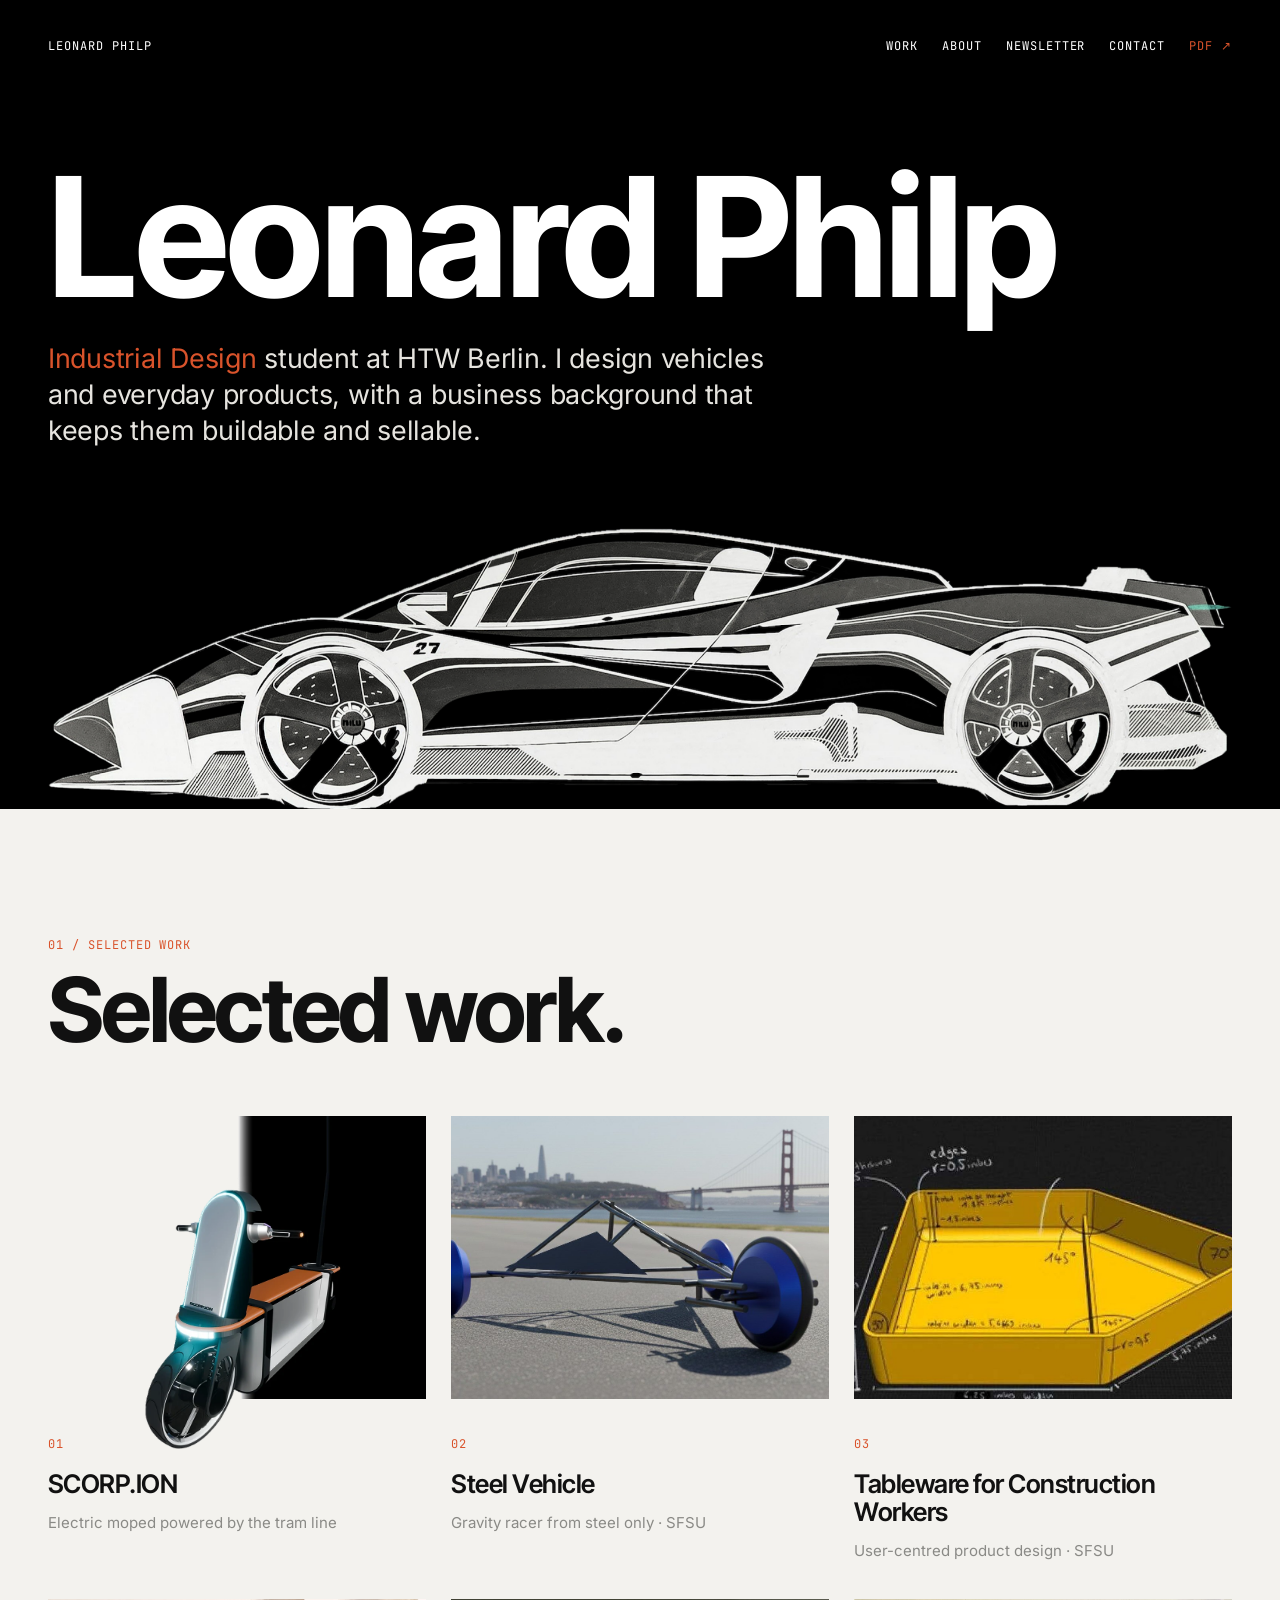
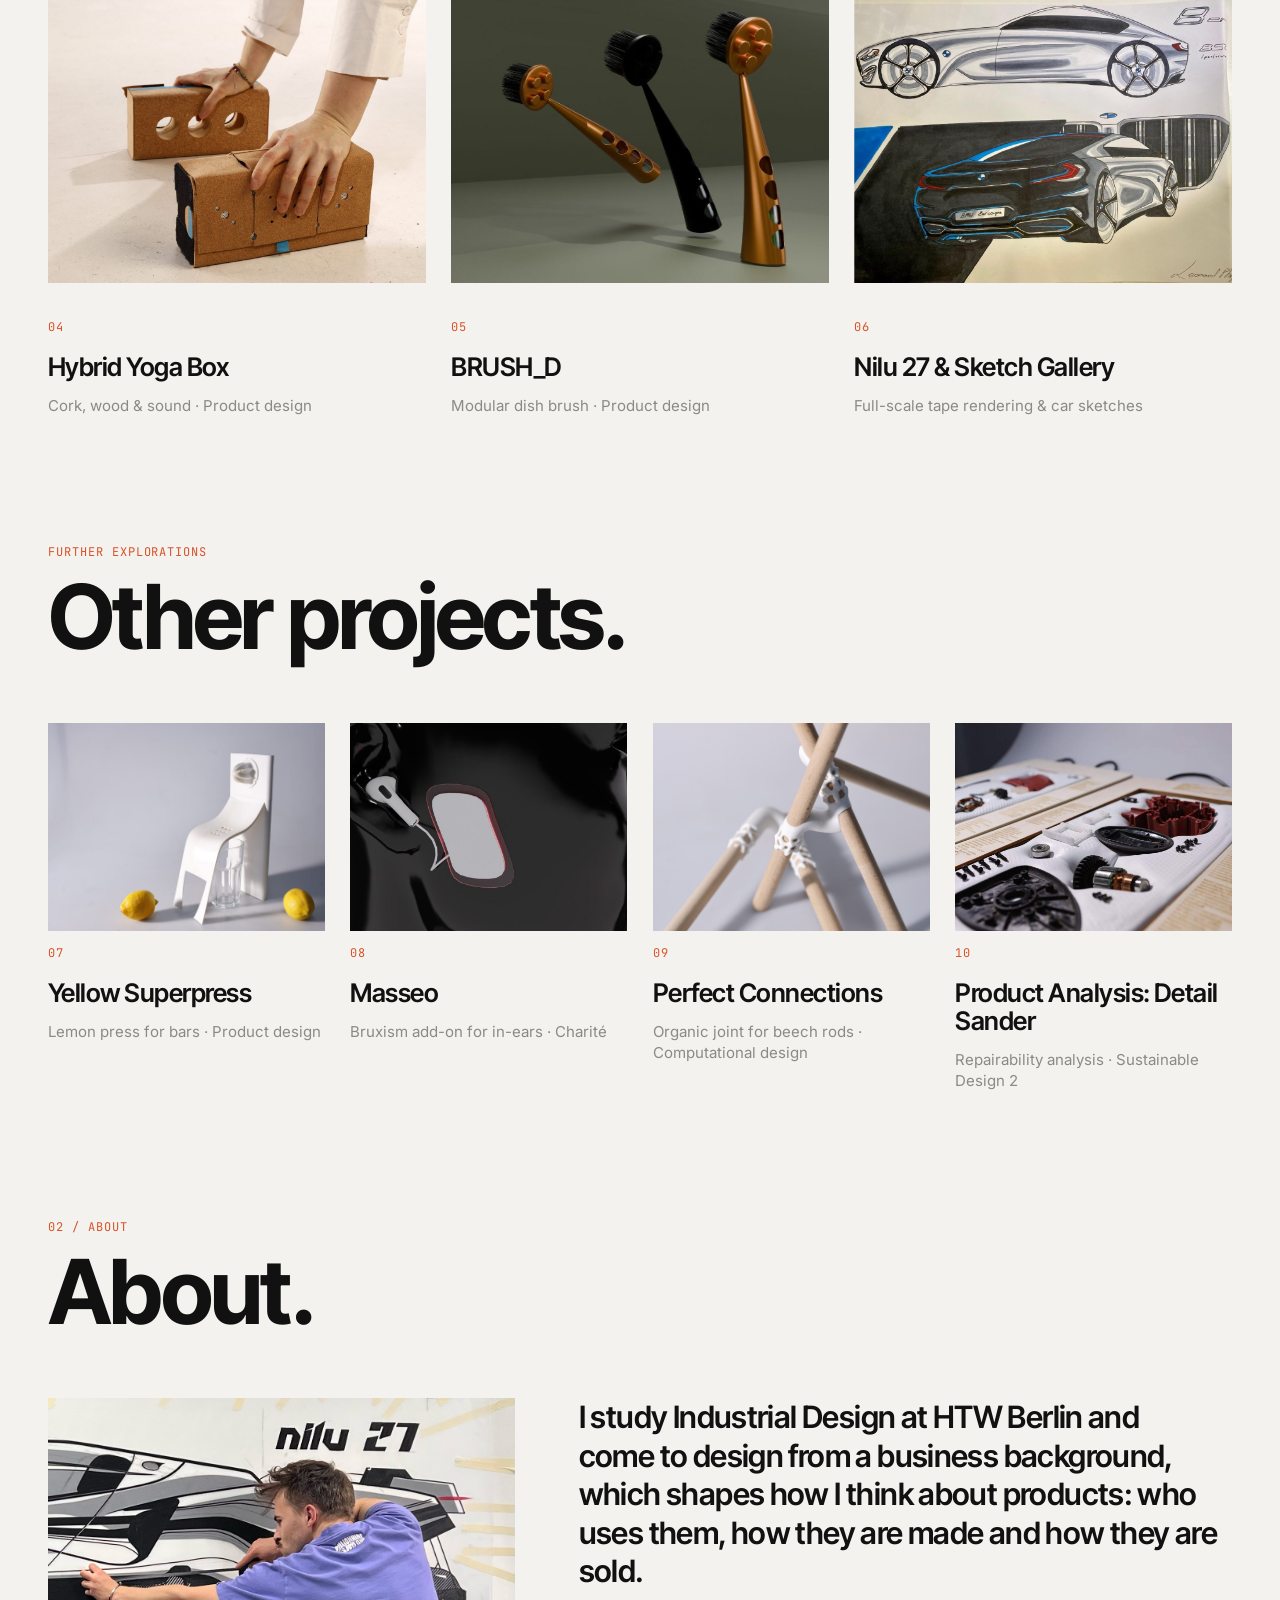
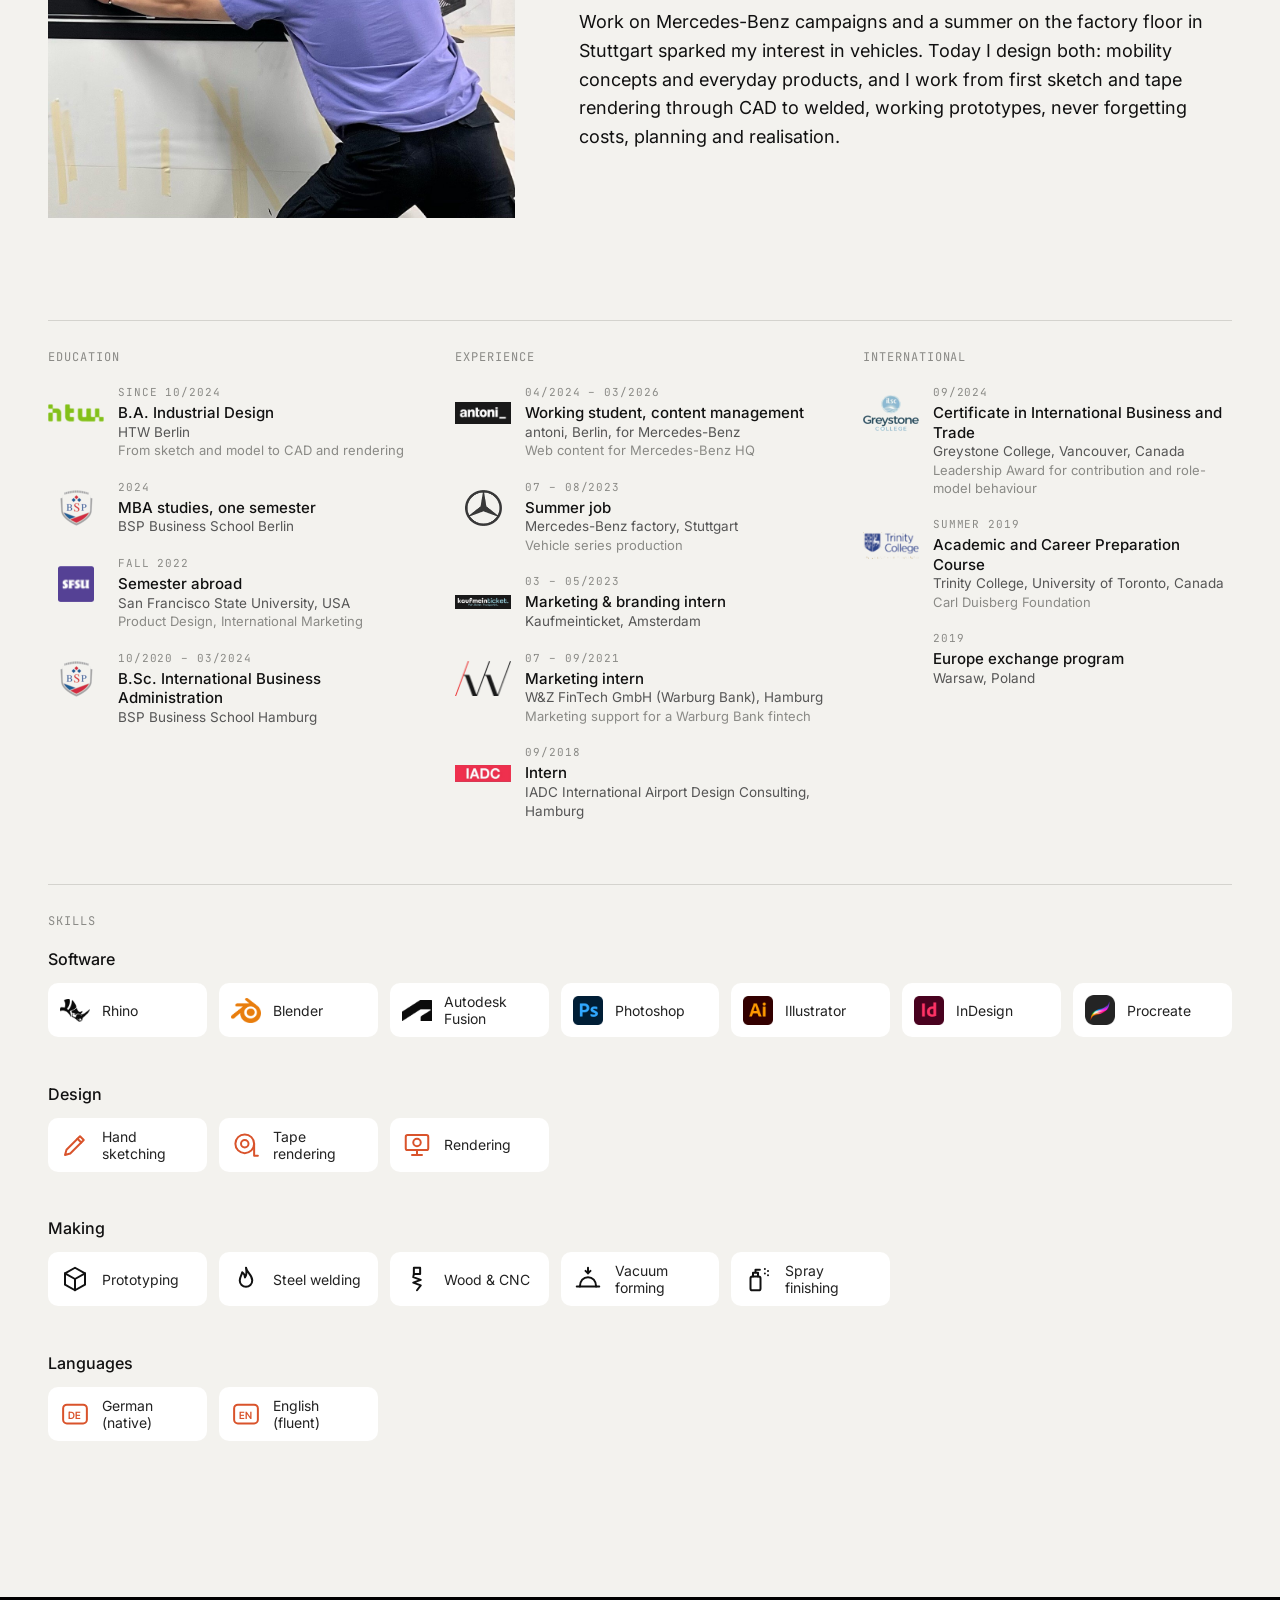
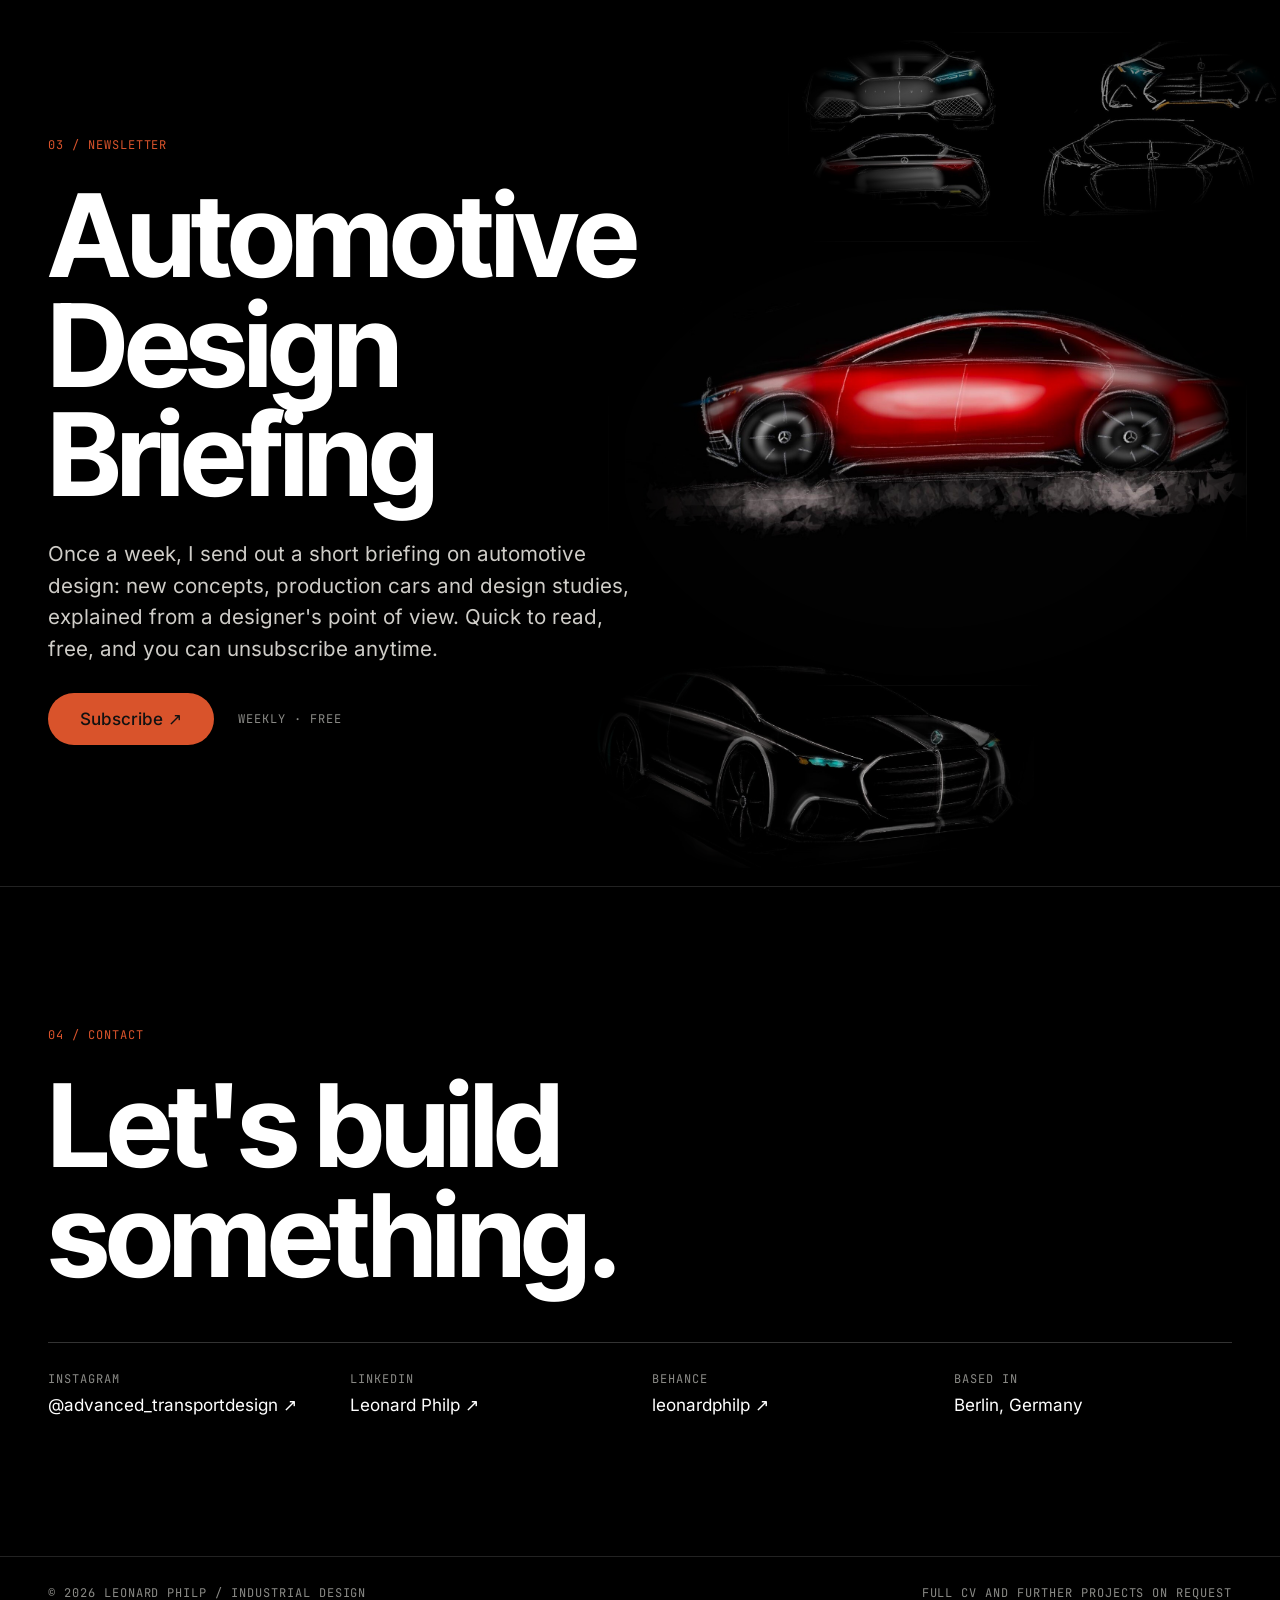
==== commit a86cacda: "Host portfolio PDF on own domain instead of Dropbox Co-Authored-By: Claude Opus 5.5 <noreply@anthrop" ====
--- a/index.html
+++ b/index.html
@@ -27,12 +27,12 @@
 <meta name="twitter:description" content="Portfolio of Leonard Philp, industrial design student at HTW Berlin: transportation design, product design and automotive tape rendering.">
 <meta name="twitter:image" content="https://leonardphilp.com/og-image.jpg">
 <!--/seo-->
-<link rel="stylesheet" href="style.css?v=29">
+<link rel="stylesheet" href="style.css?v=32">
 </head>
 <body>
   <nav class="label">
     <a href="#">Leonard Philp</a>
-    <ul><li><a href="#work">Work</a></li><li><a href="#about">About</a></li><li><a href="#newsletter">Newsletter</a></li><li><a href="#contact">Contact</a></li><li><a class="accent" href="https://www.dropbox.com/scl/fi/oy5ldpwajlcfquop3xn7q/Leonard_Philp_Portfolio_2027_oeffentlich_.pdf?rlkey=7t7h1z6zsly8arot8pfiimx9c&amp;st=v2hdynto&amp;dl=0" target="_blank" rel="noopener">PDF ↗</a></li></ul>
+    <ul><li><a href="#work">Work</a></li><li><a href="#about">About</a></li><li><a href="#newsletter">Newsletter</a></li><li><a href="#contact">Contact</a></li><li><a class="accent" href="Leonard_Philp_Portfolio_2027.pdf" target="_blank" rel="noopener">PDF ↗</a></li></ul>
   </nav>
 
   <header class="hero">
--- a/style.css
+++ b/style.css
@@ -276,3 +276,16 @@
 .meta-uni span { white-space:nowrap; }
 .meta-uni.sfsu img { height:46px; }
 .contact { overflow-x:clip; } .hero { overflow-x:clip; }
+/* Text sits on the same 3-column grid as the galleries: heading = column 1, text = columns 2–3 */
+.text { grid-template-columns:repeat(3, minmax(0,1fr)); column-gap:clamp(16px,2vw,24px); }
+.text > h2, .text > .t-head { grid-column:1; }
+.text > div { grid-column:2 / -1; }
+.text p { max-width:none; }
+@media (max-width:720px) { .text { grid-template-columns:1fr; } .text > div { grid-column:1; } }
+.text.t2 { grid-template-columns:repeat(2, minmax(0,1fr)); }
+.text.t2 > div { grid-column:2; }
+@media (max-width:720px) { .text.t2 { grid-template-columns:1fr; } .text.t2 > div { grid-column:1; } }
+body { overflow-x:clip; }
+/* above free-flowing sketch rows: text under the heading, starting at the image edge */
+.text.stack { grid-template-columns:1fr; }
+.text.stack > div { grid-column:1; max-width:880px; }
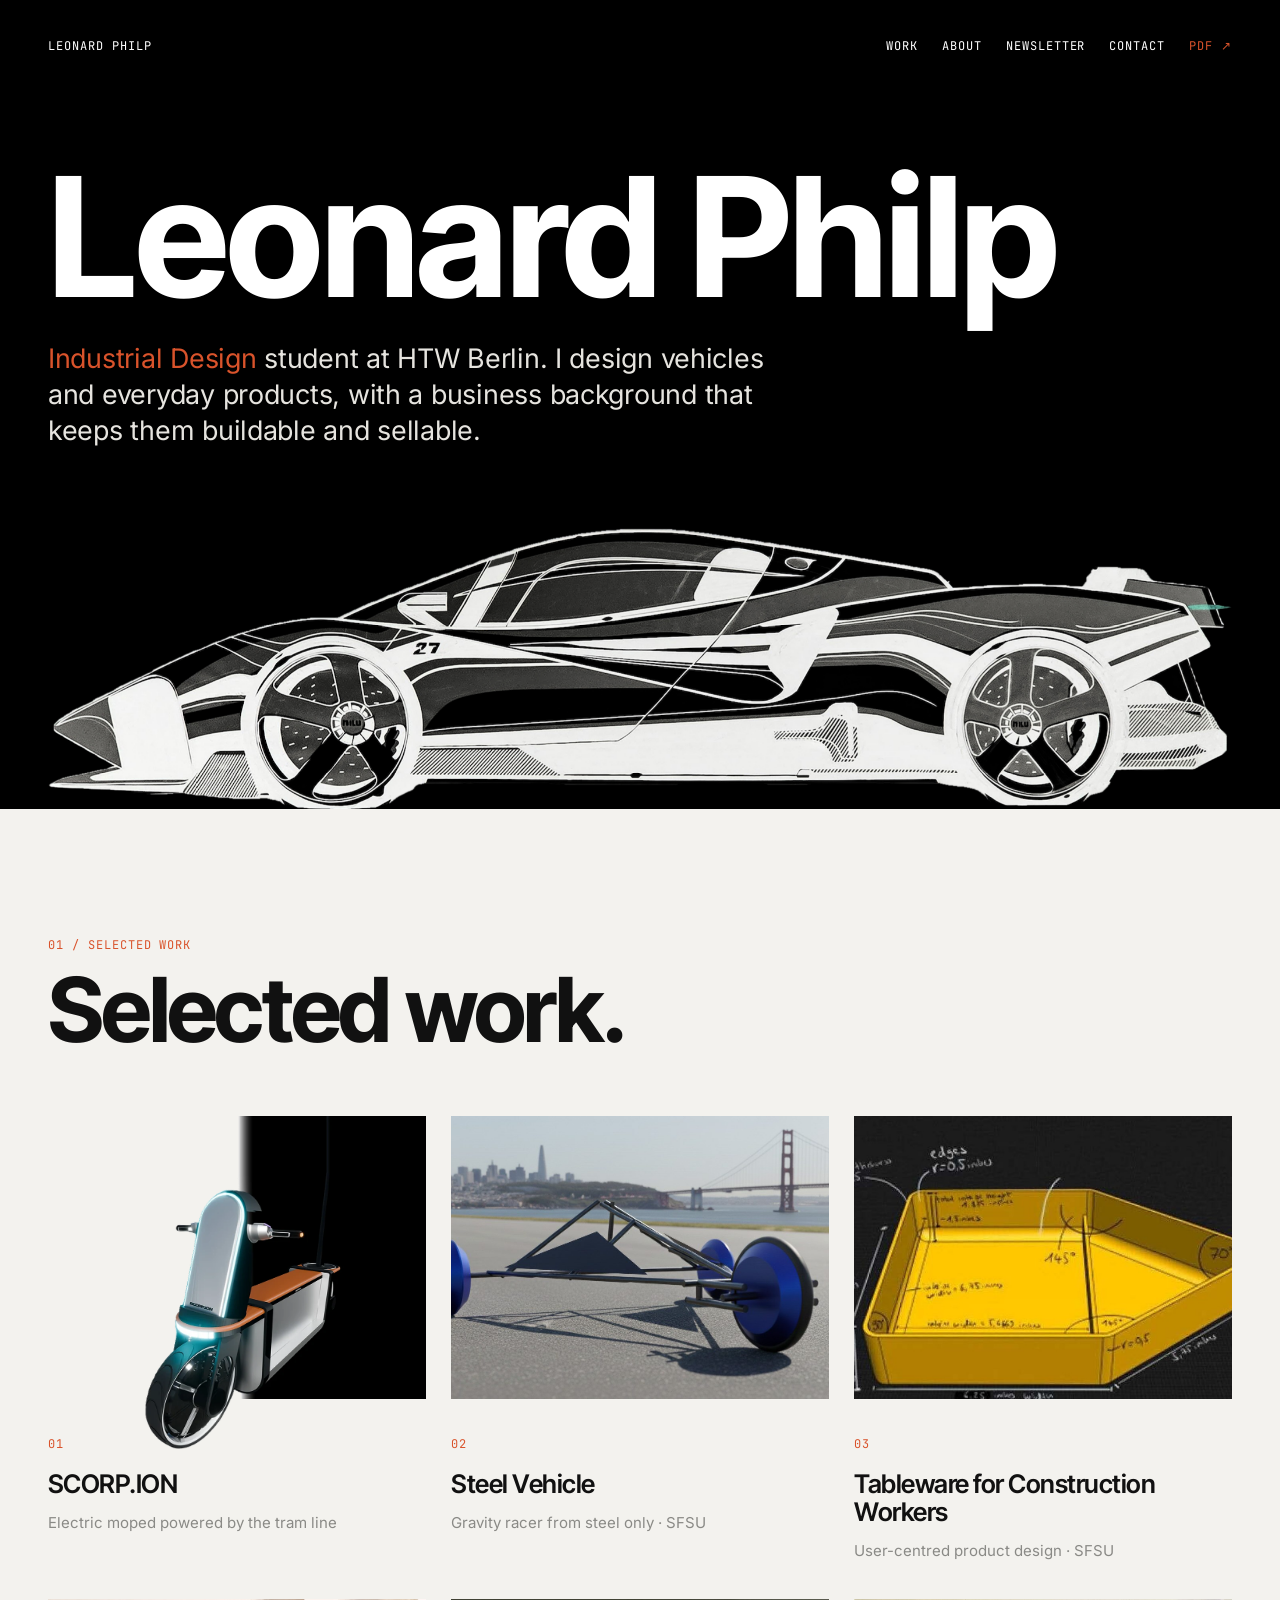
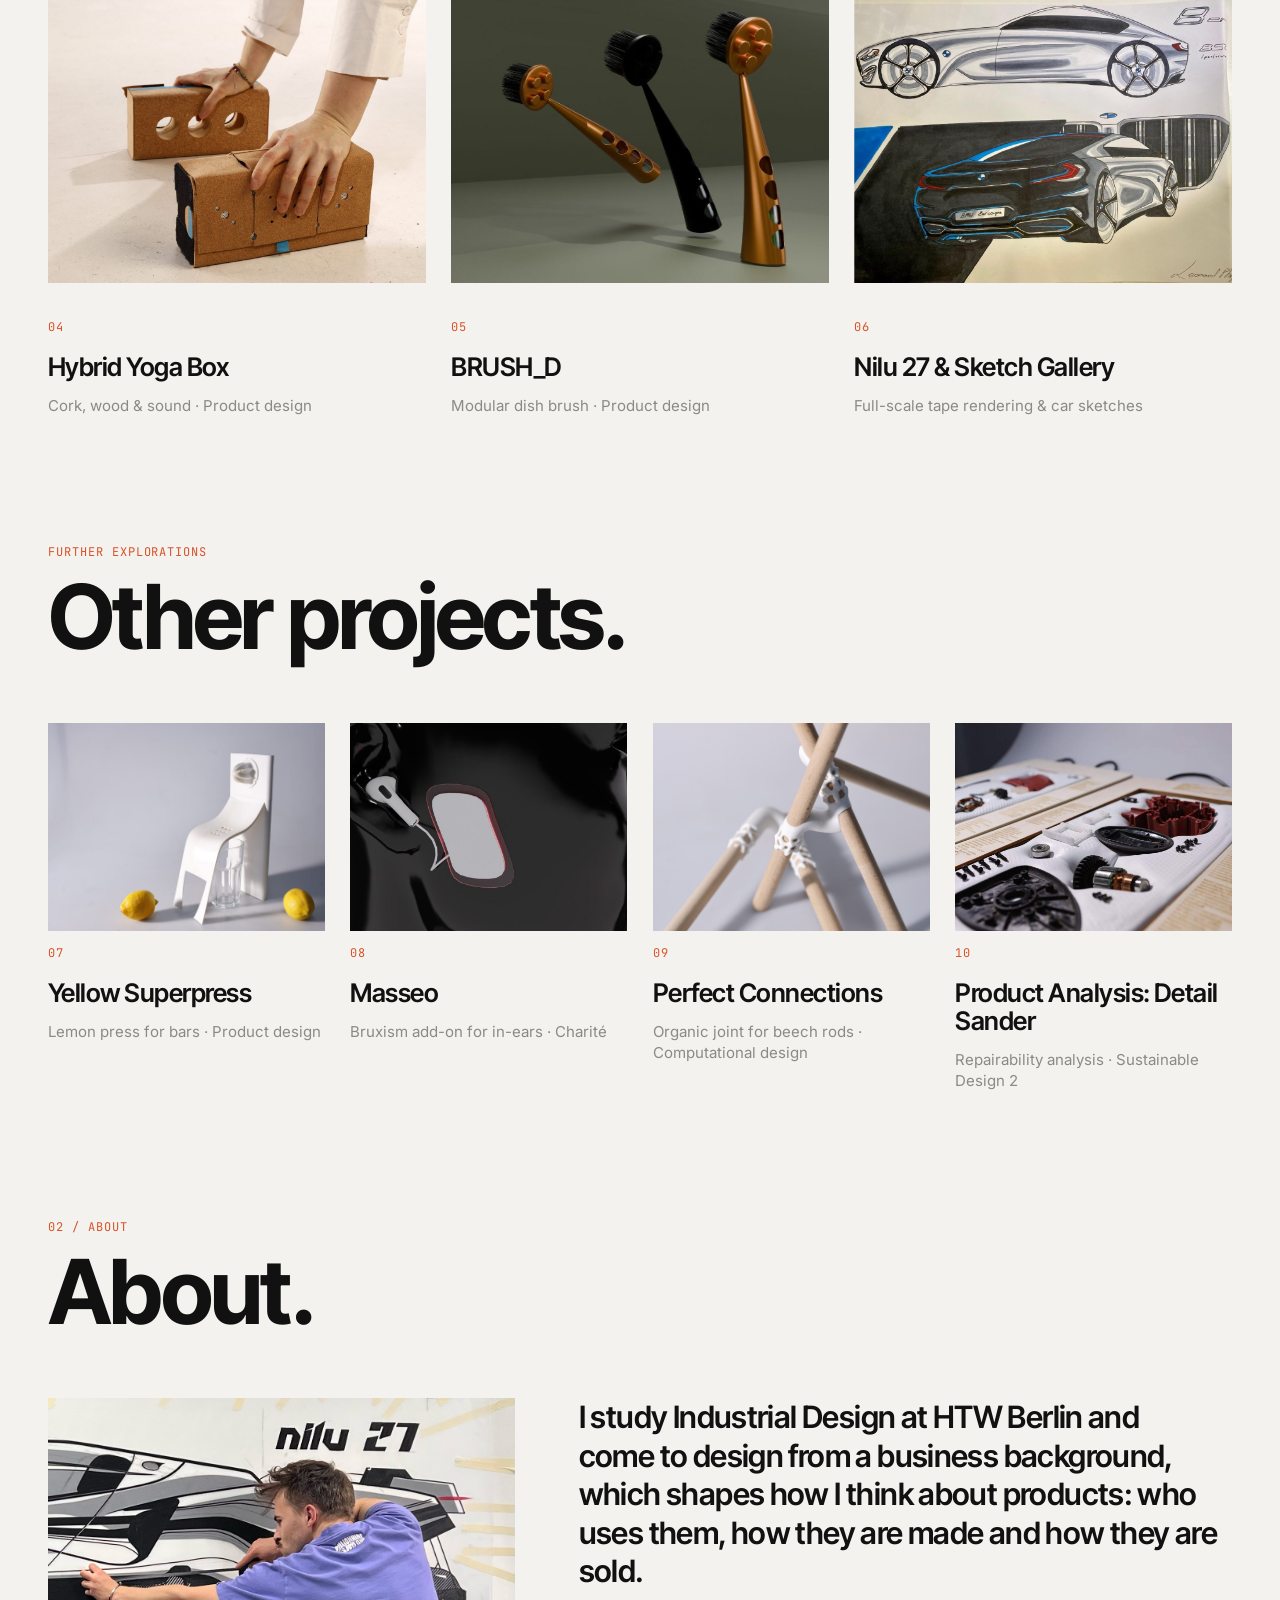
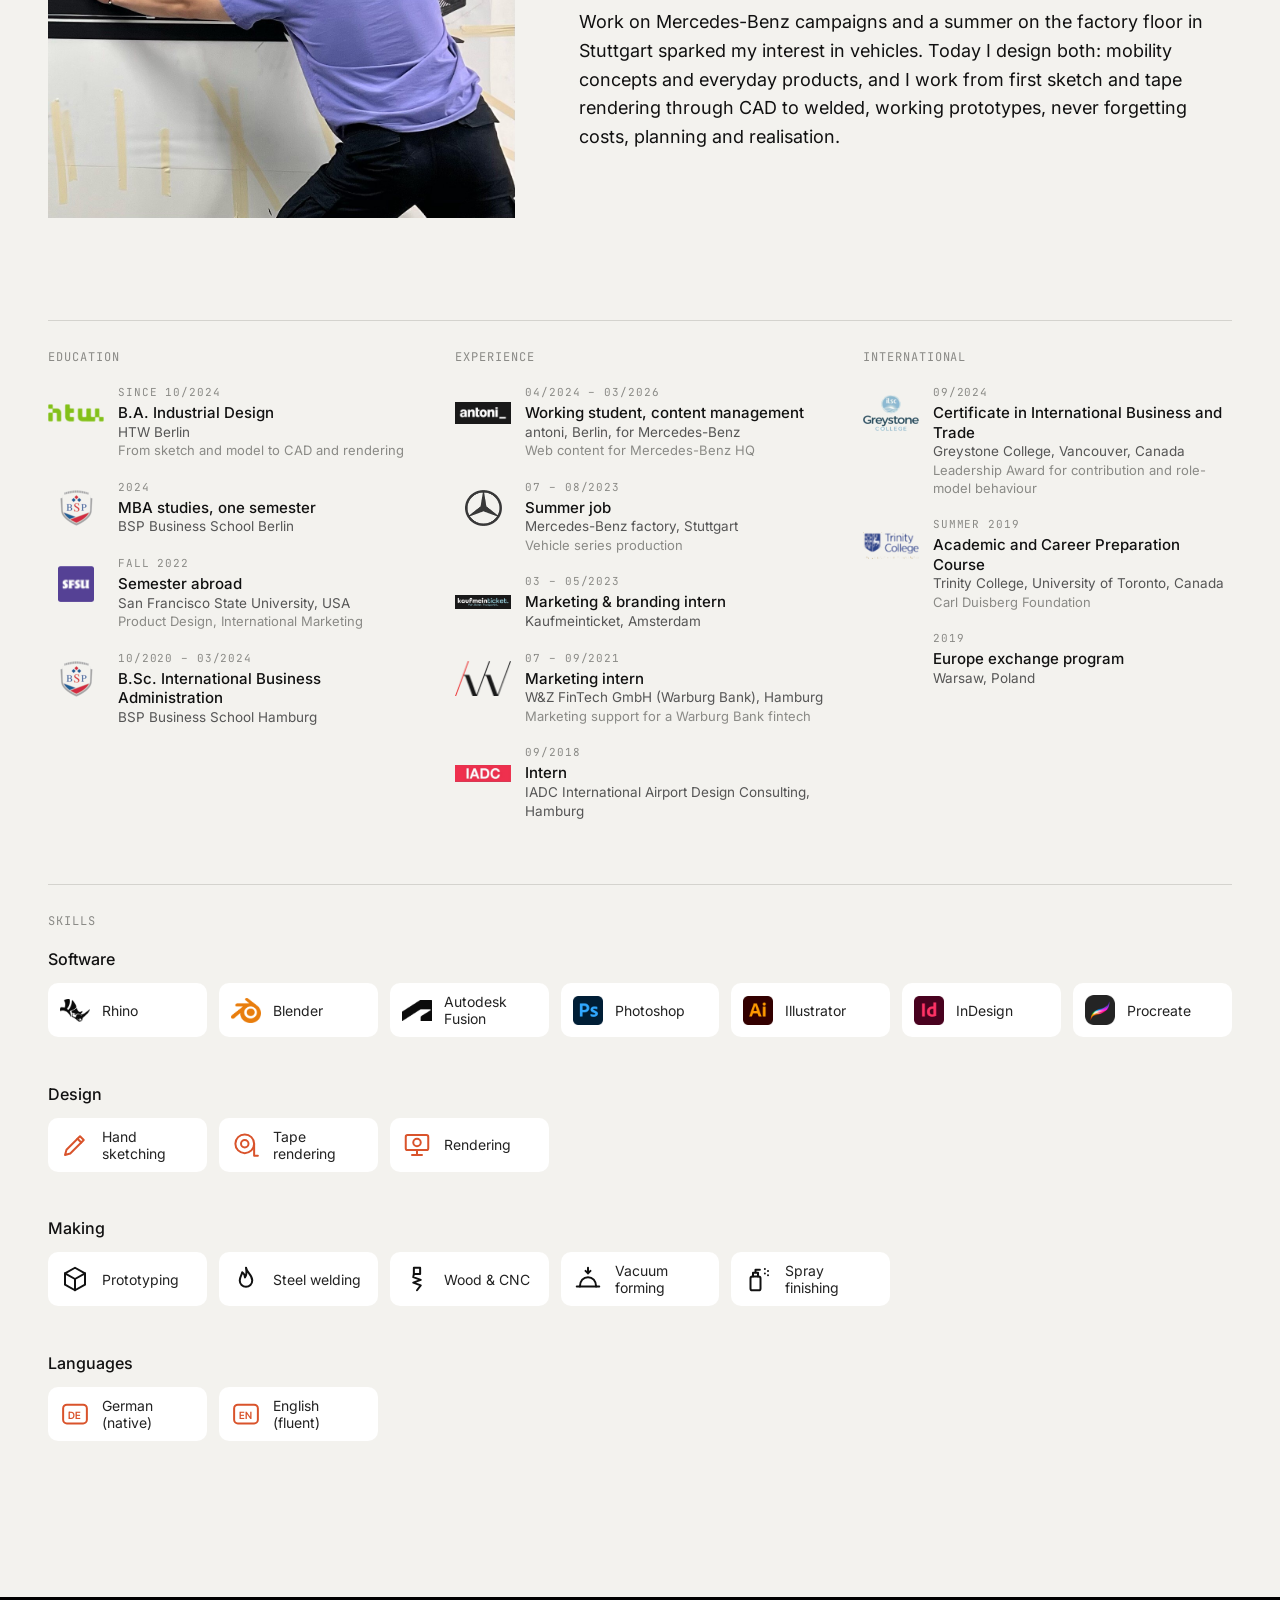
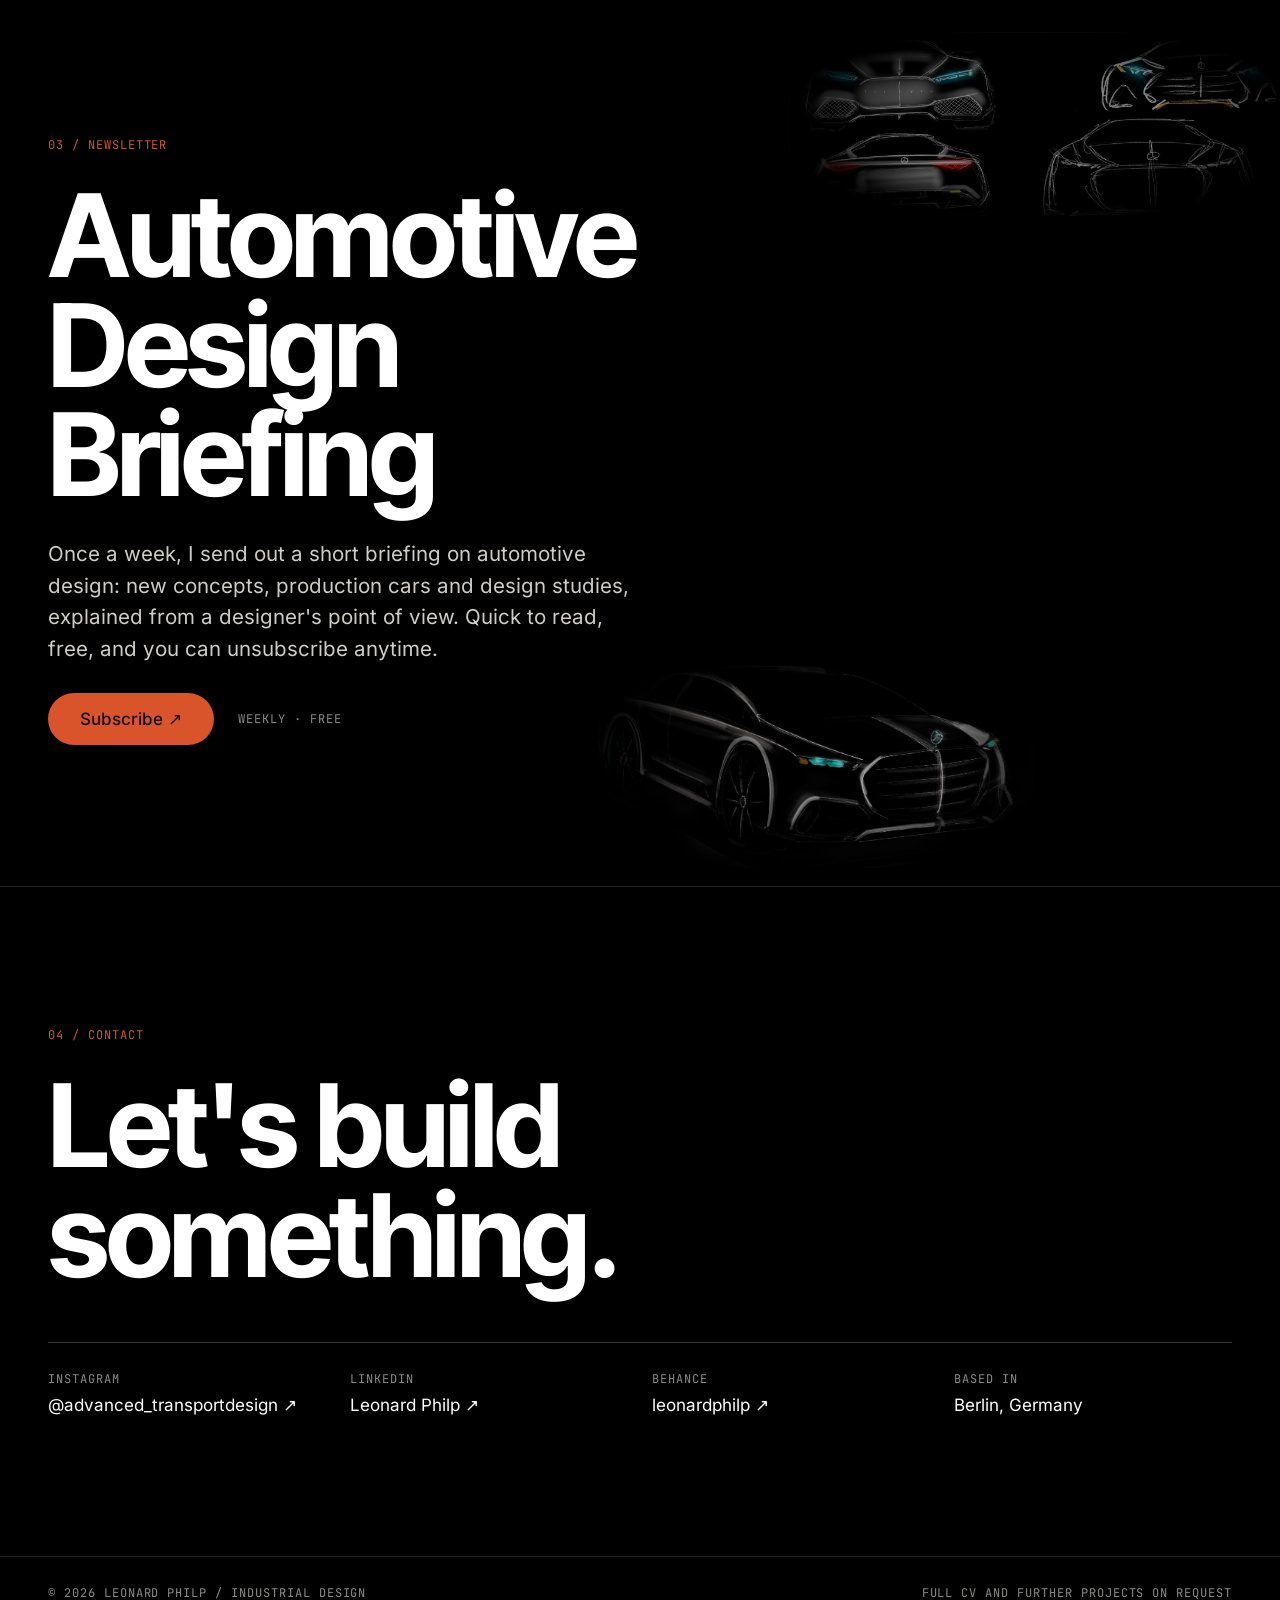
==== commit c504d244: "Scorpion card: hover zoom like the other cards, both layers in sync Co-Authored-By: Claude Opus 5.5 " ====
--- a/index.html
+++ b/index.html
@@ -26,13 +26,14 @@
 <meta name="twitter:title" content="Leonard Philp · Industrial Design Portfolio">
 <meta name="twitter:description" content="Portfolio of Leonard Philp, industrial design student at HTW Berlin: transportation design, product design and automotive tape rendering.">
 <meta name="twitter:image" content="https://leonardphilp.com/og-image.jpg">
+<script data-goatcounter="https://leonardphilp.goatcounter.com/count" async src="https://gc.zgo.at/count.js"></script>
 <!--/seo-->
-<link rel="stylesheet" href="style.css?v=32">
+<link rel="stylesheet" href="style.css?v=34">
 </head>
 <body>
   <nav class="label">
     <a href="#">Leonard Philp</a>
-    <ul><li><a href="#work">Work</a></li><li><a href="#about">About</a></li><li><a href="#newsletter">Newsletter</a></li><li><a href="#contact">Contact</a></li><li><a class="accent" href="Leonard_Philp_Portfolio_2027.pdf" target="_blank" rel="noopener">PDF ↗</a></li></ul>
+    <ul><li><a href="#work">Work</a></li><li><a href="#about">About</a></li><li><a href="#newsletter">Newsletter</a></li><li><a href="#contact">Contact</a></li><li><a class="accent" href="Leonard_Philp_Portfolio_2027.pdf" data-goatcounter-click="pdf" data-goatcounter-title="Portfolio PDF" target="_blank" rel="noopener">PDF ↗</a></li></ul>
   </nav>
 
   <header class="hero">
@@ -158,7 +159,7 @@
         <h2>Automotive<br>Design Briefing</h2>
         <p class="nl-text">Once a week, I send out a short briefing on automotive design: new concepts, production cars and design studies, explained from a designer's point of view. Quick to read, free, and you can unsubscribe anytime.</p>
         <div class="nl-cta">
-          <a class="btn" href="https://0be33b2b.sibforms.com/serve/[base64]" target="_blank" rel="noopener">Subscribe ↗</a>
+          <a class="btn" href="https://0be33b2b.sibforms.com/serve/[base64]" data-goatcounter-click="newsletter" data-goatcounter-title="Newsletter signup" target="_blank" rel="noopener">Subscribe ↗</a>
           <span class="label nl-meta">Weekly · Free</span>
         </div>
       </div>
@@ -171,9 +172,9 @@
       <div class="road">
         <img class="contact-car" src="bilder/car-contact.webp?v=3" alt="Nilu 27 sports car, full-scale tape rendering by Leonard Philp" aria-hidden="true" width="1000" height="239">
       <ul class="links">
-        <li><a href="https://instagram.com/advanced_transportdesign" target="_blank" rel="noopener"><span class="label">Instagram</span>@advanced_transportdesign ↗</a></li>
-        <li><a href="https://www.linkedin.com/in/leonard-philp" target="_blank" rel="noopener"><span class="label">LinkedIn</span>Leonard Philp ↗</a></li>
-        <li><a href="https://www.behance.net/leonardphilp" target="_blank" rel="noopener"><span class="label">Behance</span>leonardphilp ↗</a></li>
+        <li><a href="https://instagram.com/advanced_transportdesign" data-goatcounter-click="instagram" data-goatcounter-title="Instagram" target="_blank" rel="noopener"><span class="label">Instagram</span>@advanced_transportdesign ↗</a></li>
+        <li><a href="https://www.linkedin.com/in/leonard-philp" data-goatcounter-click="linkedin" data-goatcounter-title="LinkedIn" target="_blank" rel="noopener"><span class="label">LinkedIn</span>Leonard Philp ↗</a></li>
+        <li><a href="https://www.behance.net/leonardphilp" data-goatcounter-click="behance" data-goatcounter-title="Behance" target="_blank" rel="noopener"><span class="label">Behance</span>leonardphilp ↗</a></li>
         <li><span class="label">Based in</span>Berlin, Germany</li>
       </ul>
       </div>
--- a/style.css
+++ b/style.css
@@ -243,7 +243,8 @@
 .img-pop img { width:100%; height:auto; object-fit:initial; }
 .img-pop .img img { height:auto; }
 .img-pop .pop { position:absolute; left:0; top:0; z-index:2; pointer-events:none; transition:transform .6s ease; }
-.card:hover .img-pop img { transform:none; }
+.img-pop .img img, .img-pop .pop { transform-origin:50% 0; }
+.card:hover .img-pop .img img, .card:hover .img-pop .pop { transform:scale(1.04); }
 .img-pop { padding-bottom:6%; }
 .grid:not(.small) .card > .img { margin-bottom:6%; }
 .sw-icons.ic-dark svg { stroke:#111; }
@@ -289,3 +290,9 @@
 /* above free-flowing sketch rows: text under the heading, starting at the image edge */
 .text.stack { grid-template-columns:1fr; }
 .text.stack > div { grid-column:1; max-width:880px; }
+/* 3D model viewer */
+.model3d{margin:0}
+.model3d model-viewer{width:100%;height:min(72vh,720px);background:radial-gradient(ellipse at 50% 60%,#2a2a2a 0%,#111 70%);border-radius:4px;--poster-color:transparent;cursor:grab}
+.model3d model-viewer:active{cursor:grabbing}
+.model3d figcaption{font-family:'JetBrains Mono',monospace;font-size:12px;letter-spacing:.06em;text-transform:uppercase;opacity:.6;margin-top:10px;text-align:center}
+@media (max-width:720px){.model3d model-viewer{height:62vh}}
